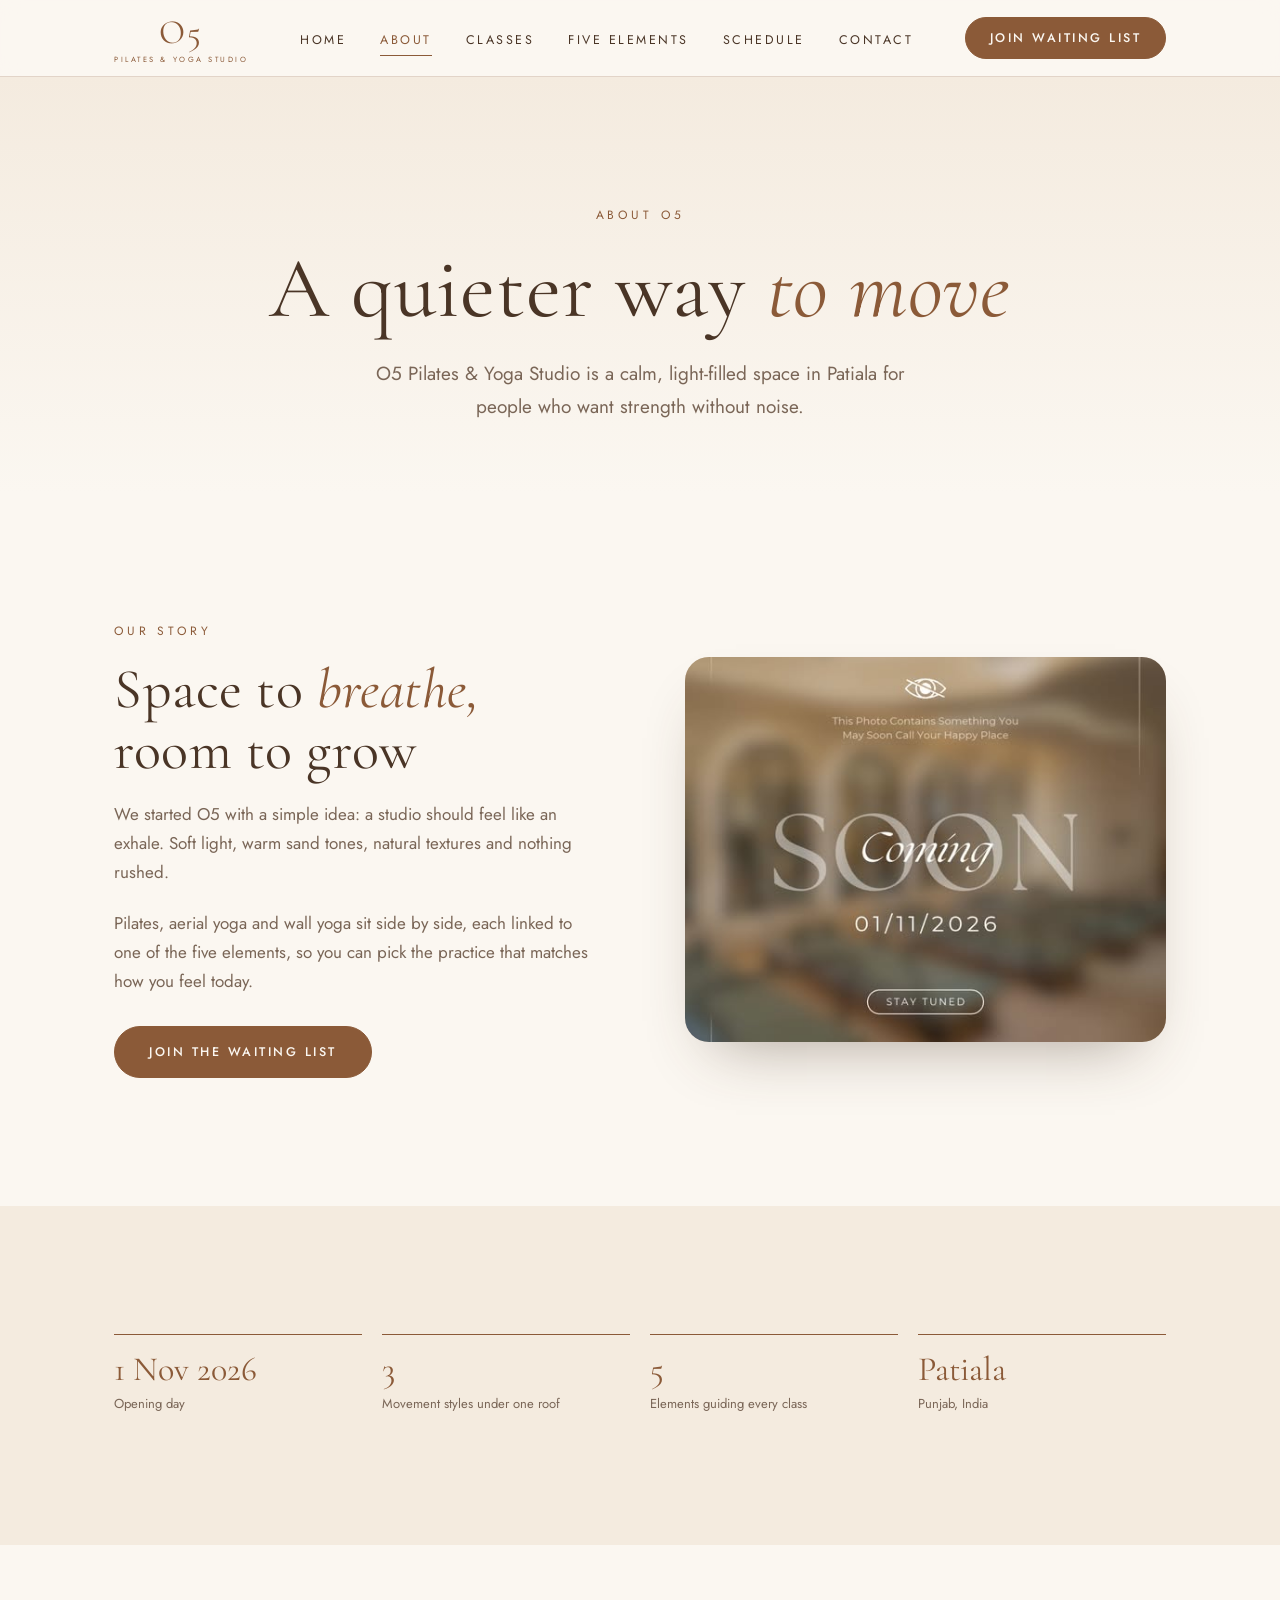
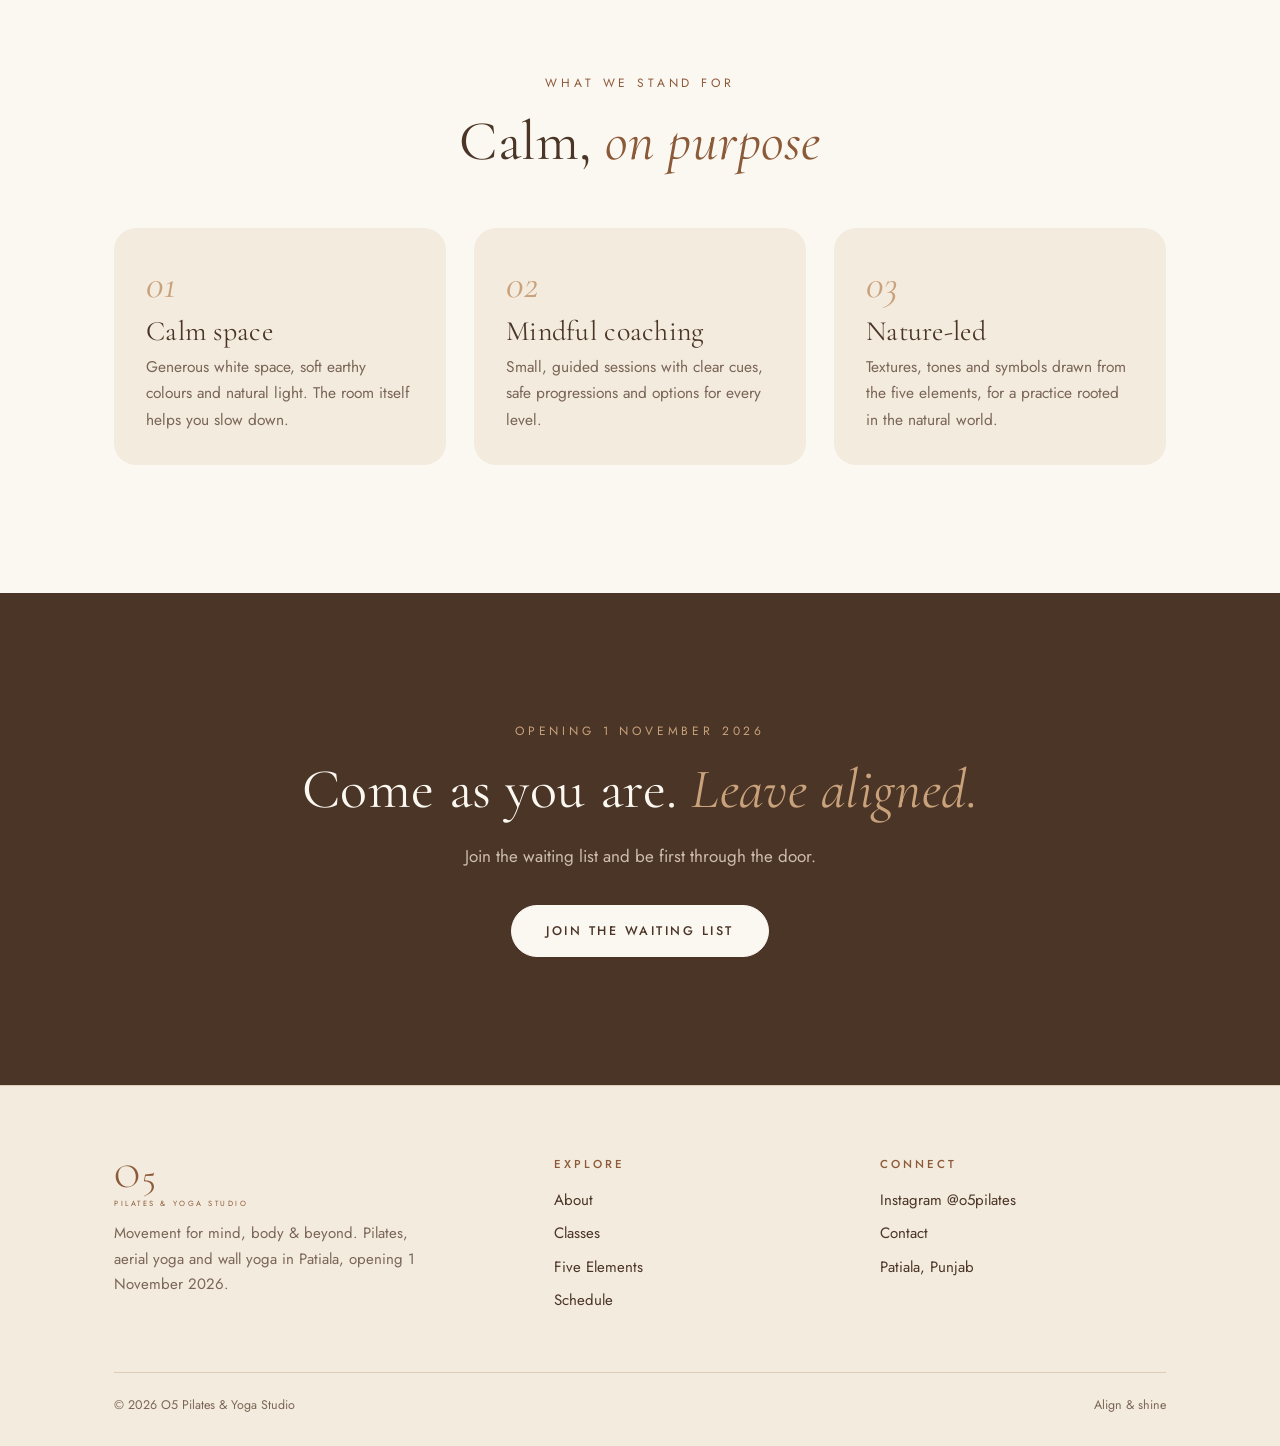
==== about.html @ 880ede43 "O5 Pilates & Yoga Studio website Co-Authored-By: Claude Sonnet 5.5 <noreply@anthropic.com>" ====
<!doctype html>
<html lang="en">
<head>
<meta charset="utf-8">
<meta name="viewport" content="width=device-width,initial-scale=1">
<title>About | O5 Pilates & Yoga Studio</title>
<meta name="description" content="O5 is a calm Pilates, aerial yoga and wall yoga studio in Patiala inspired by the five elements.">
<meta name="theme-color" content="#e6d6c5">
<link rel="icon" href="img/logo.jpg">
<link rel="preconnect" href="https://fonts.googleapis.com">
<link rel="preconnect" href="https://fonts.gstatic.com" crossorigin>
<link href="https://fonts.googleapis.com/css2?family=Cormorant+Garamond:ital,wght@0,400;0,500;1,400;1,500&family=Jost:wght@400;500&display=swap" rel="stylesheet">
<link rel="stylesheet" href="css/style.css">
</head>
<body>
<header class="site-header"><div class="wrap nav">
  <a class="brand" href="index.html" aria-label="O5 Pilates &amp; Yoga Studio"><b>O5</b><small>PILATES &amp; YOGA STUDIO</small></a>
  <ul><li><a href="index.html">Home</a></li><li><a href="about.html" class=on>About</a></li><li><a href="classes.html">Classes</a></li><li><a href="elements.html">Five Elements</a></li><li><a href="schedule.html">Schedule</a></li><li><a href="contact.html">Contact</a></li></ul>
  <a class="btn" href="index.html#waitlist">Join waiting list</a>
  <button class="burger" aria-label="Menu" aria-expanded="false"><span></span><span></span></button>
</div></header>
<main>
<section class="page-hero"><div class="wrap rv"><span class="eyebrow">About O5</span><h1>A quieter way <em>to move</em></h1><p class="lead">O5 Pilates &amp; Yoga Studio is a calm, light-filled space in Patiala for people who want strength without noise.</p></div></section>

<section><div class="wrap split">
  <div class="rv"><span class="eyebrow">Our story</span><h2>Space to <em>breathe,</em> room to grow</h2>
    <p>We started O5 with a simple idea: a studio should feel like an exhale. Soft light, warm sand tones, natural textures and nothing rushed.</p>
    <p style="margin-top:-8px">Pilates, aerial yoga and wall yoga sit side by side, each linked to one of the five elements, so you can pick the practice that matches how you feel today.</p>
    <a class="btn" href="index.html#waitlist">Join the waiting list</a></div>
  <div class="media wide rv"><div class="arch"><img src="img/post3.jpg" alt="A sneak peek of the O5 studio interior, opening soon" loading="lazy"></div></div>
</div></section>

<section style="background:var(--cream)"><div class="wrap">
  <div class="facts rv">
    <div class="fact"><b>1 Nov 2026</b><span>Opening day</span></div>
    <div class="fact"><b>3</b><span>Movement styles under one roof</span></div>
    <div class="fact"><b>5</b><span>Elements guiding every class</span></div>
    <div class="fact"><b>Patiala</b><span>Punjab, India</span></div>
  </div>
</div></section>

<section><div class="wrap">
  <div class="head center rv"><span class="eyebrow">What we stand for</span><h2>Calm, <em>on purpose</em></h2></div>
  <div class="steps rv">
    <div class="step"><h3>Calm space</h3><p>Generous white space, soft earthy colours and natural light. The room itself helps you slow down.</p></div>
    <div class="step"><h3>Mindful coaching</h3><p>Small, guided sessions with clear cues, safe progressions and options for every level.</p></div>
    <div class="step"><h3>Nature-led</h3><p>Textures, tones and symbols drawn from the five elements, for a practice rooted in the natural world.</p></div>
  </div>
</div></section>
<section class="band"><div class="wrap rv">
  <span class="eyebrow">Opening 1 November 2026</span>
  <h2>Come as you are. <em>Leave aligned.</em></h2>
  <p>Join the waiting list and be first through the door.</p>
  <a class="btn" href="index.html#waitlist">Join the waiting list</a>
</div></section>
</main>
<footer><div class="wrap">
  <div class="foot">
    <div><a class="brand" style="align-items:flex-start;text-align:left" href="index.html"><b>O5</b><small>PILATES &amp; YOGA STUDIO</small></a>
      <p>Movement for mind, body &amp; beyond. Pilates, aerial yoga and wall yoga in Patiala, opening 1 November 2026.</p></div>
    <div><h4>Explore</h4><ul>
      <li><a href="about.html">About</a></li><li><a href="classes.html">Classes</a></li><li><a href="elements.html">Five Elements</a></li><li><a href="schedule.html">Schedule</a></li></ul></div>
    <div><h4>Connect</h4><ul>
      <li><a href="https://www.instagram.com/o5pilates" target="_blank" rel="noopener">Instagram @o5pilates</a></li>
      <li><a href="contact.html">Contact</a></li><li>Patiala, Punjab</li></ul></div>
  </div>
  <div class="copy"><span>&copy; 2026 O5 Pilates &amp; Yoga Studio</span><span>Align &amp; shine</span></div>
</div></footer>
<script src="js/main.js"></script>
</body></html>
---- css/style.css ----
/* O5 Pilates & Yoga Studio — palette lifted from @o5pilates (sand, cream, copper) */
:root {
  --ivory: #fbf7f1;
  --cream: #f4ebdf;
  --sand: #e6d6c5;
  --clay: #c9a27c;
  --copper: #8b5a38;
  --bark: #4a3526;
  --muted: #7a6657;
  --line: rgba(139, 90, 56, .22);
  --serif: "Cormorant Garamond", Georgia, serif;
  --sans: "Jost", system-ui, sans-serif;
  --pad: clamp(20px, 5vw, 72px);
  --max: 1180px;
}
* { box-sizing: border-box; margin: 0; }
html { scroll-behavior: smooth; }
body { background: var(--ivory); color: var(--bark); font: 400 17px/1.7 var(--sans); -webkit-font-smoothing: antialiased; }
img { max-width: 100%; display: block; }
a { color: inherit; text-decoration: none; }
h1, h2, h3 { font-family: var(--serif); font-weight: 400; line-height: 1.08; letter-spacing: .01em; }
h1 { font-size: clamp(44px, 7vw, 86px); }
h2 { font-size: clamp(34px, 4.6vw, 56px); }
h3 { font-size: 28px; }
em { font-style: italic; color: var(--copper); }
.eyebrow { font-size: 12px; letter-spacing: .32em; text-transform: uppercase; color: var(--copper); margin-bottom: 18px; display: block; }
.wrap { max-width: var(--max); margin: 0 auto; padding: 0 var(--pad); }
section { padding: clamp(72px, 10vw, 140px) 0; }
.lead { font-size: 19px; color: var(--muted); max-width: 560px; }

/* header */
.site-header { position: sticky; top: 0; z-index: 50; background: rgba(251, 247, 241, .9); backdrop-filter: blur(10px); border-bottom: 1px solid var(--line); }
.nav { display: flex; align-items: center; justify-content: space-between; height: 76px; }
.brand { display: flex; flex-direction: column; line-height: 1; text-align: center; }
.brand b { font: 400 34px var(--serif); color: var(--copper); letter-spacing: .06em; }
.brand small { font-size: 7.5px; letter-spacing: .34em; color: var(--copper); margin-top: 3px; }
.nav ul { list-style: none; display: flex; gap: 34px; padding: 0; }
.nav ul a { white-space: nowrap; font-size: 12.5px; letter-spacing: .2em; text-transform: uppercase; padding: 6px 0; border-bottom: 1px solid transparent; transition: .25s; }
.nav ul a:hover, .nav ul a.on { border-color: var(--copper); color: var(--copper); }
.nav .btn { padding: 11px 24px; white-space: nowrap; }
.burger { display: none; background: none; border: 0; width: 40px; height: 40px; cursor: pointer; }
.burger span { display: block; height: 1px; background: var(--bark); margin: 8px 8px; transition: .3s; }

.btn { display: inline-block; font: 500 12.5px var(--sans); letter-spacing: .2em; text-transform: uppercase; padding: 16px 34px; border: 1px solid var(--copper); background: var(--copper); color: var(--ivory); border-radius: 100px; cursor: pointer; transition: .3s; }
.btn:hover { background: var(--bark); border-color: var(--bark); }
.btn.ghost { background: transparent; color: var(--copper); }
.btn.ghost:hover { background: var(--copper); color: var(--ivory); }

/* hero */
.hero { padding: clamp(40px, 6vw, 80px) 0 clamp(70px, 9vw, 120px); background: linear-gradient(180deg, var(--cream), var(--ivory)); overflow: hidden; }
.hero-grid { display: grid; grid-template-columns: 1.05fr .95fr; gap: clamp(32px, 6vw, 90px); align-items: center; }
.hero h1 { margin-bottom: 22px; }
.hero .lead { margin-bottom: 30px; }
.countdown { display: flex; gap: 22px; margin-bottom: 28px; }
.countdown div { text-align: center; min-width: 56px; }
.countdown b { display: block; font: 400 38px/1 var(--serif); color: var(--copper); }
.countdown span { font-size: 10px; letter-spacing: .24em; text-transform: uppercase; color: var(--muted); }
.arch { border-radius: 999px 999px 24px 24px; overflow: hidden; aspect-ratio: 4/5.2; position: relative; box-shadow: 0 30px 60px -30px rgba(74, 53, 38, .45); background: var(--sand); }
.arch img { width: 100%; height: 100%; object-fit: cover; }
.hero-art { position: relative; max-width: 440px; margin-left: auto; }
.hero-art::before { content: ""; position: absolute; inset: -16px -16px auto auto; width: 100%; height: 100%; border: 1px solid var(--clay); border-radius: 999px 999px 24px 24px; transform: translate(16px, -16px) scale(1); z-index: -1; }
.tag { position: absolute; left: -24px; bottom: 36px; background: var(--ivory); padding: 14px 22px; border-radius: 100px; font: italic 20px var(--serif); color: var(--copper); box-shadow: 0 14px 30px -14px rgba(74, 53, 38, .4); }

/* waitlist form */
.wait { background: var(--ivory); border: 1px solid var(--line); border-radius: 26px; padding: 28px; max-width: 520px; box-shadow: 0 24px 50px -34px rgba(74, 53, 38, .5); }
.wait h3 { font-size: 30px; margin-bottom: 4px; }
.wait > p { font-size: 15px; color: var(--muted); margin-bottom: 18px; }
.wait .row { display: grid; grid-template-columns: 1fr 1fr; gap: 12px; }
.wait input, .wait select, .wait textarea { width: 100%; font: 400 15px var(--sans); color: var(--bark); background: var(--cream); border: 1px solid transparent; border-radius: 14px; padding: 14px 16px; margin-bottom: 12px; outline: none; transition: .2s; }
.wait input:focus, .wait select:focus, .wait textarea:focus { border-color: var(--clay); background: #fff; }
.wait .btn { width: 100%; margin-top: 4px; }
.wait .hp { position: absolute; left: -9999px; }
.msg { font-size: 14px; margin-top: 12px; min-height: 20px; }
.msg.ok { color: #5f7a52; } .msg.err { color: #a8452e; }
.fine { font-size: 12.5px; color: var(--muted); margin-top: 10px; }

/* marquee strip */
.strip { background: var(--copper); color: var(--sand); padding: 18px 0; overflow: hidden; white-space: nowrap; }
.strip div { display: inline-block; animation: slide 38s linear infinite; font: italic 24px var(--serif); }
.strip span { margin: 0 28px; opacity: .6; }
@keyframes slide { to { transform: translateX(-50%); } }

/* split sections */
.split { display: grid; grid-template-columns: 1fr 1fr; gap: clamp(32px, 7vw, 100px); align-items: center; }
.split.rev .media { order: 2; }
.split p { color: var(--muted); margin: 20px 0 30px; max-width: 520px; }
.media .arch { aspect-ratio: 4/5; max-width: 420px; }
.media.wide .arch { border-radius: 24px; aspect-ratio: 5/4; max-width: none; }
.sky { display: grid; place-items: center; background: linear-gradient(160deg, var(--sand), var(--cream)); }

/* class cards */
.cards { display: grid; grid-template-columns: repeat(3, 1fr); gap: 0; border: 1px solid var(--line); border-radius: 24px; overflow: hidden; background: var(--cream); }
.card { padding: 48px 34px 0; text-align: center; border-right: 1px solid var(--line); display: flex; flex-direction: column; }
.card:last-child { border: 0; }
.card .ico { width: 64px; height: 64px; margin: 0 auto 22px; color: var(--copper); }
.card h3 { margin-bottom: 14px; }
.card p { font-size: 15.5px; color: var(--muted); flex: 1; padding-bottom: 28px; }
.card a { margin: 0 -34px; padding: 18px; background: var(--copper); color: var(--ivory); font-size: 12px; letter-spacing: .24em; text-transform: uppercase; transition: .3s; }
.card a:hover { background: var(--bark); }
.center { text-align: center; } .center .lead { margin: 18px auto 0; }
.head { margin-bottom: 56px; }

/* elements */
.els { display: grid; grid-template-columns: repeat(5, 1fr); gap: 18px; }
.el { text-align: center; padding: 38px 14px 30px; border-radius: 999px 999px 18px 18px; background: var(--cream); border: 1px solid var(--line); transition: .35s; }
.el:hover { transform: translateY(-8px); background: var(--sand); }
.el svg { width: 54px; height: 54px; color: var(--copper); margin: 0 auto 16px; display: block; }
.el h3 { font-size: 24px; } .el small { display: block; font-size: 11px; letter-spacing: .22em; text-transform: uppercase; color: var(--muted); margin: 4px 0 10px; }
.el p { font-size: 14px; color: var(--muted); line-height: 1.55; }
.el-full { display: grid; grid-template-columns: 120px 1fr; gap: 40px; padding: 44px 0; border-top: 1px solid var(--line); align-items: start; }
.el-full:last-child { border-bottom: 1px solid var(--line); }
.el-full svg { width: 84px; height: 84px; color: var(--copper); }
.el-full h3 { font-size: 38px; margin-bottom: 6px; }
.el-full p { color: var(--muted); max-width: 640px; }
.el-full .meta { font-size: 12px; letter-spacing: .22em; text-transform: uppercase; color: var(--copper); margin: 14px 0 0; }

/* dark band */
.band { background: var(--bark); color: var(--sand); text-align: center; }
.band h2 { color: var(--ivory); max-width: 760px; margin: 0 auto 22px; }
.band em { color: var(--clay); }
.band .eyebrow { color: var(--clay); }
.band p { color: var(--sand); opacity: .85; max-width: 560px; margin: 0 auto 34px; }
.band .btn { background: var(--ivory); color: var(--bark); border-color: var(--ivory); }
.band .btn:hover { background: var(--clay); border-color: var(--clay); }

/* page hero */
.page-hero { padding: clamp(70px, 10vw, 130px) 0 clamp(40px, 6vw, 70px); background: linear-gradient(180deg, var(--cream), var(--ivory)); text-align: center; }
.page-hero .lead { margin: 22px auto 0; }

/* timeline / list */
.steps { display: grid; grid-template-columns: repeat(3, 1fr); gap: 28px; counter-reset: s; }
.step { padding: 32px; background: var(--cream); border-radius: 22px; counter-increment: s; }
.step::before { content: "0" counter(s); font: italic 40px var(--serif); color: var(--clay); display: block; margin-bottom: 8px; }
.step p { color: var(--muted); font-size: 15.5px; margin-top: 8px; }
.facts { display: grid; grid-template-columns: repeat(4, 1fr); gap: 20px; }
.fact { border-top: 1px solid var(--copper); padding-top: 16px; }
.fact b { display: block; font: 400 34px/1.1 var(--serif); color: var(--copper); }
.fact span { font-size: 13px; color: var(--muted); }
.table { width: 100%; border-collapse: collapse; font-size: 16px; }
.table th, .table td { padding: 18px 12px; text-align: left; border-bottom: 1px solid var(--line); }
.table th { font: 500 11.5px var(--sans); letter-spacing: .22em; text-transform: uppercase; color: var(--copper); }
.pill { display: inline-block; font-size: 11px; letter-spacing: .2em; text-transform: uppercase; padding: 5px 12px; border-radius: 100px; background: var(--sand); color: var(--copper); }

/* faq */
details { border-bottom: 1px solid var(--line); padding: 22px 0; }
summary { font: 400 26px var(--serif); cursor: pointer; list-style: none; display: flex; justify-content: space-between; }
summary::after { content: "+"; color: var(--copper); }
details[open] summary::after { content: "–"; }
details p { color: var(--muted); margin-top: 12px; max-width: 680px; }

/* contact */
.contact-grid { display: grid; grid-template-columns: 1fr 1fr; gap: clamp(32px, 6vw, 90px); }
.contact-list { list-style: none; padding: 0; }
.contact-list li { padding: 20px 0; border-bottom: 1px solid var(--line); }
.contact-list small { display: block; font-size: 11px; letter-spacing: .24em; text-transform: uppercase; color: var(--copper); }
.contact-list span { font: 400 26px var(--serif); }

/* footer */
footer { background: var(--cream); border-top: 1px solid var(--line); padding: 70px 0 30px; }
.foot { display: grid; grid-template-columns: 1.4fr 1fr 1fr; gap: 40px; }
footer h4 { font: 500 11.5px var(--sans); letter-spacing: .26em; text-transform: uppercase; color: var(--copper); margin-bottom: 16px; }
footer li { list-style: none; margin-bottom: 8px; font-size: 15px; } footer ul { padding: 0; }
footer li a:hover { color: var(--copper); }
.foot p { color: var(--muted); font-size: 15px; max-width: 320px; margin-top: 14px; }
.copy { margin-top: 50px; padding-top: 22px; border-top: 1px solid var(--line); font-size: 12.5px; color: var(--muted); display: flex; justify-content: space-between; flex-wrap: wrap; gap: 8px; }

/* reveal */
.rv { opacity: 0; transform: translateY(26px); transition: opacity .9s, transform .9s; }
.rv.in { opacity: 1; transform: none; }
@media (prefers-reduced-motion: reduce) { .rv { opacity: 1; transform: none; transition: none; } .strip div { animation: none; } html { scroll-behavior: auto; } }

@media (max-width: 1100px) {
  .burger { display: block; }
  .nav .btn { display: none; }
  .nav ul { position: absolute; top: 76px; left: 0; right: 0; background: var(--ivory); flex-direction: column; gap: 0; padding: 8px var(--pad) 22px; border-bottom: 1px solid var(--line); display: none; }
  .nav ul.open { display: flex; }
  .nav ul a { display: block; padding: 14px 0; border-bottom: 1px solid var(--line); }
}
@media (max-width: 960px) {
  .hero-grid, .split, .contact-grid { grid-template-columns: 1fr; }
  .split.rev .media { order: 0; }
  .hero-art { margin: 0 auto; max-width: 360px; }
  .cards, .steps { grid-template-columns: 1fr; }
  .card { border-right: 0; border-bottom: 1px solid var(--line); }
  .els { grid-template-columns: repeat(2, 1fr); }
  .facts { grid-template-columns: repeat(2, 1fr); }
  .foot { grid-template-columns: 1fr 1fr; } .foot > div:first-child { grid-column: 1 / -1; }
  .el-full { grid-template-columns: 1fr; gap: 16px; }
}
@media (max-width: 520px) {
  body { font-size: 16px; }
  .wait { padding: 22px; } .wait .row { grid-template-columns: 1fr; }
  .tag { left: 8px; }
  .els { grid-template-columns: 1fr; }
}
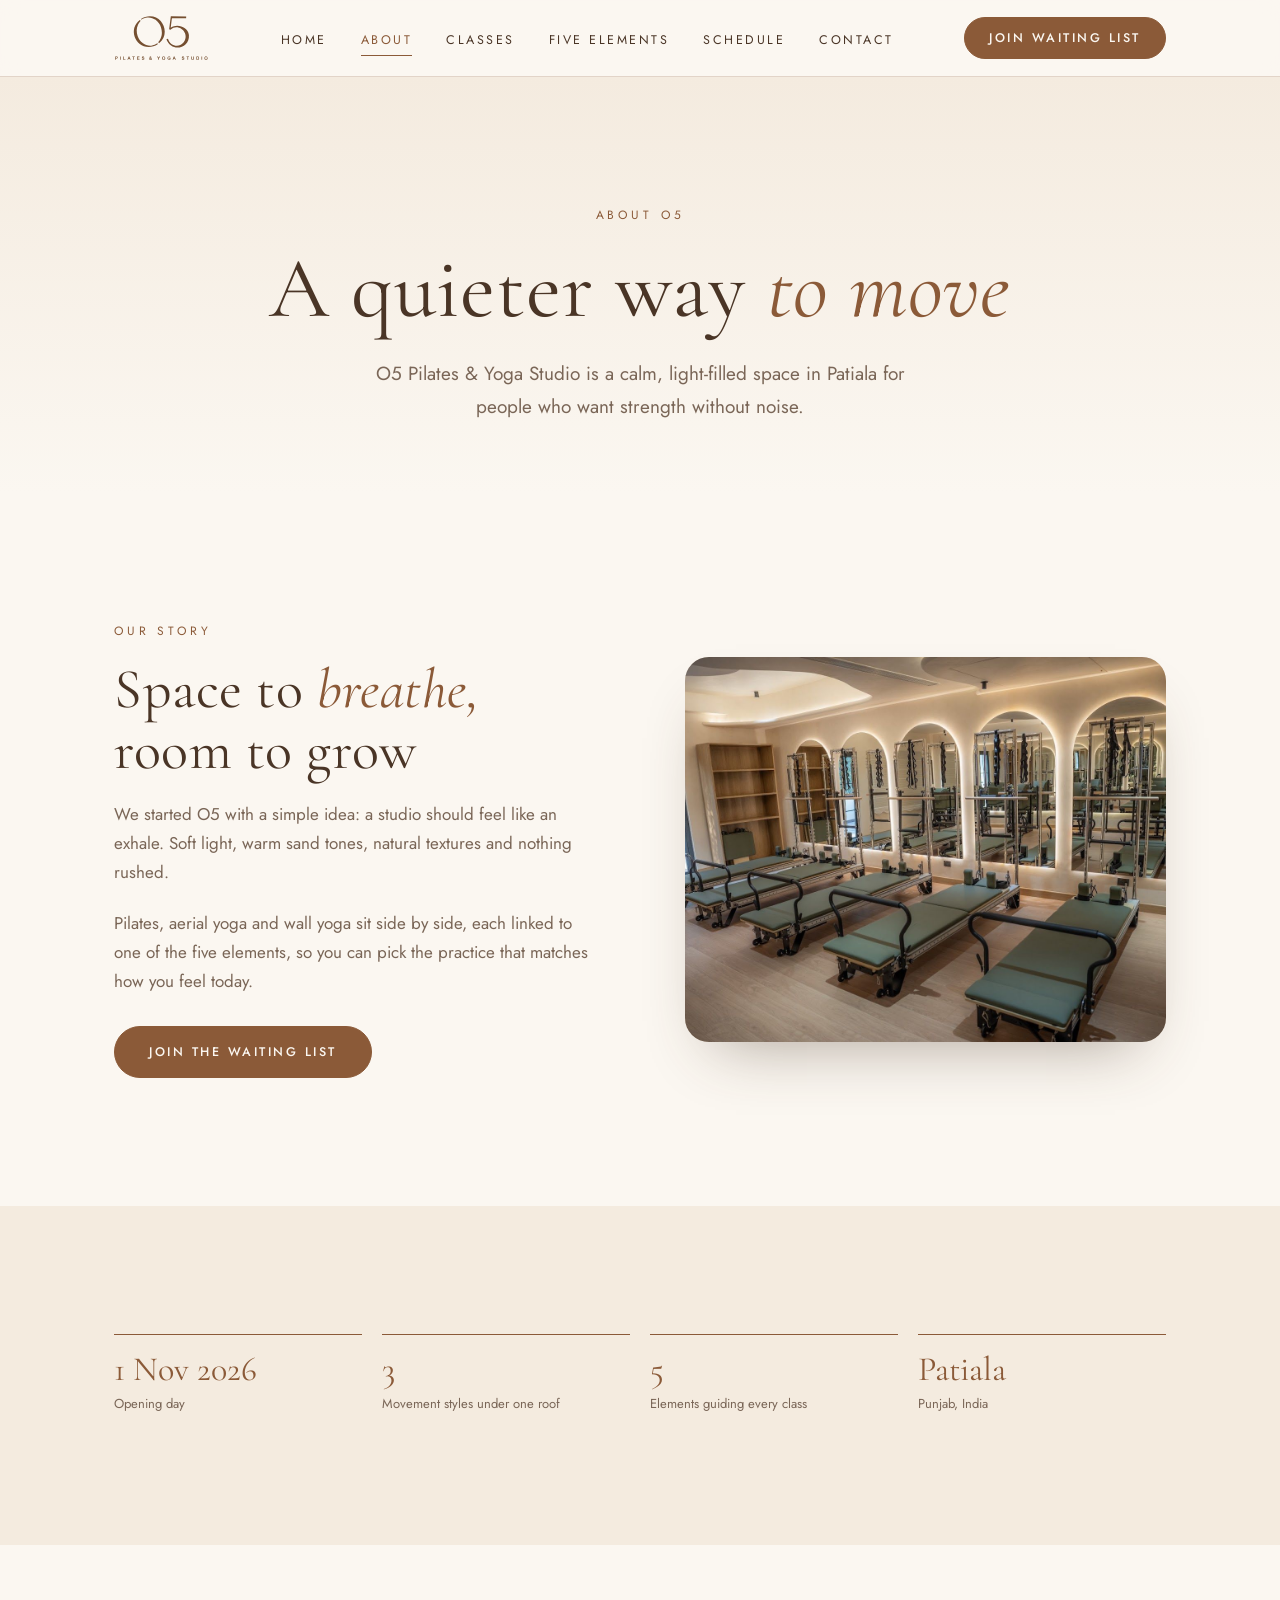
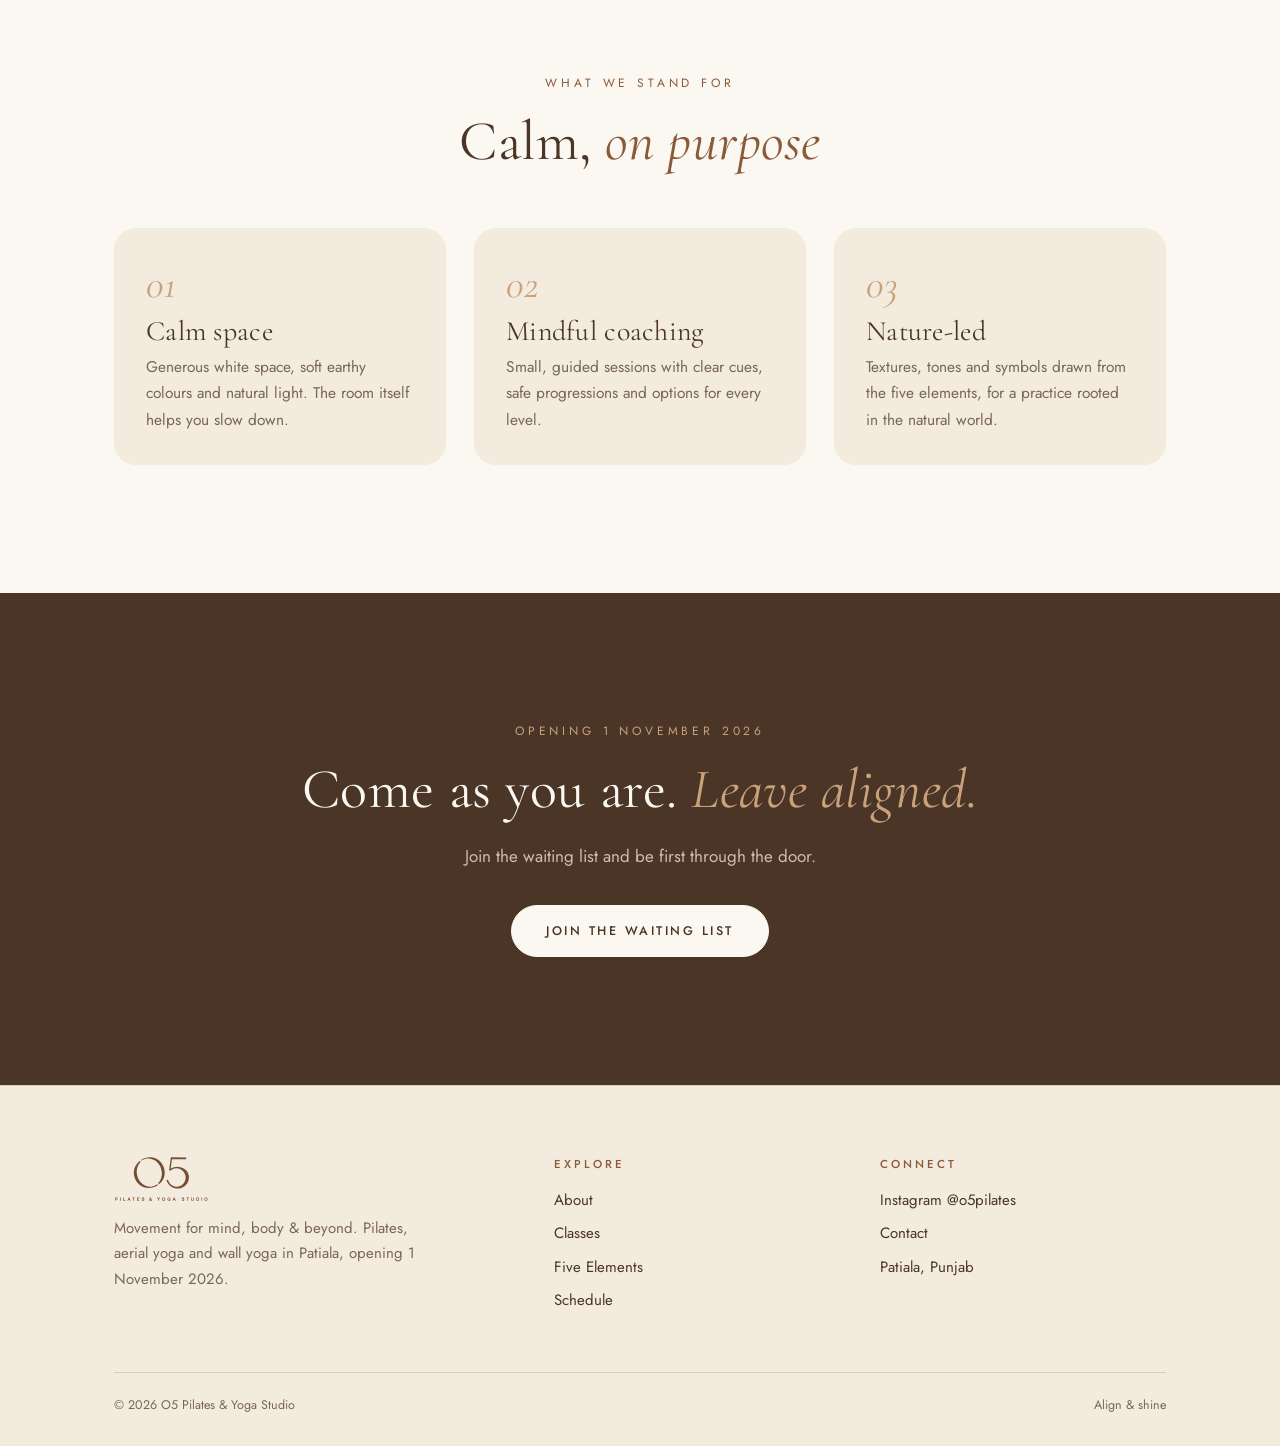
==== commit dc2f4ca5: "Use real studio photos and official O5 logo Co-Authored-By: Claude Sonnet 5.5 <noreply@anthropic.com" ====
--- a/about.html
+++ b/about.html
@@ -6,7 +6,7 @@
 <title>About | O5 Pilates & Yoga Studio</title>
 <meta name="description" content="O5 is a calm Pilates, aerial yoga and wall yoga studio in Patiala inspired by the five elements.">
 <meta name="theme-color" content="#e6d6c5">
-<link rel="icon" href="img/logo.jpg">
+<link rel="icon" href="img/favicon.png">
 <link rel="preconnect" href="https://fonts.googleapis.com">
 <link rel="preconnect" href="https://fonts.gstatic.com" crossorigin>
 <link href="https://fonts.googleapis.com/css2?family=Cormorant+Garamond:ital,wght@0,400;0,500;1,400;1,500&family=Jost:wght@400;500&display=swap" rel="stylesheet">
@@ -14,7 +14,7 @@
 </head>
 <body>
 <header class="site-header"><div class="wrap nav">
-  <a class="brand" href="index.html" aria-label="O5 Pilates &amp; Yoga Studio"><b>O5</b><small>PILATES &amp; YOGA STUDIO</small></a>
+  <a class="brand" href="index.html" aria-label="O5 Pilates &amp; Yoga Studio"><img src="img/logo.svg" alt="O5 Pilates &amp; Yoga Studio"></a>
   <ul><li><a href="index.html">Home</a></li><li><a href="about.html" class=on>About</a></li><li><a href="classes.html">Classes</a></li><li><a href="elements.html">Five Elements</a></li><li><a href="schedule.html">Schedule</a></li><li><a href="contact.html">Contact</a></li></ul>
   <a class="btn" href="index.html#waitlist">Join waiting list</a>
   <button class="burger" aria-label="Menu" aria-expanded="false"><span></span><span></span></button>
@@ -27,7 +27,7 @@
     <p>We started O5 with a simple idea: a studio should feel like an exhale. Soft light, warm sand tones, natural textures and nothing rushed.</p>
     <p style="margin-top:-8px">Pilates, aerial yoga and wall yoga sit side by side, each linked to one of the five elements, so you can pick the practice that matches how you feel today.</p>
     <a class="btn" href="index.html#waitlist">Join the waiting list</a></div>
-  <div class="media wide rv"><div class="arch"><img src="img/post3.jpg" alt="A sneak peek of the O5 studio interior, opening soon" loading="lazy"></div></div>
+  <div class="media wide rv"><div class="arch"><img src="img/studio-wide.jpg" alt="Reformers lined up in front of arched mirrors at O5" loading="lazy"></div></div>
 </div></section>
 
 <section style="background:var(--cream)"><div class="wrap">
@@ -56,7 +56,7 @@
 </main>
 <footer><div class="wrap">
   <div class="foot">
-    <div><a class="brand" style="align-items:flex-start;text-align:left" href="index.html"><b>O5</b><small>PILATES &amp; YOGA STUDIO</small></a>
+    <div><a class="brand" style="align-items:flex-start;text-align:left" href="index.html"><img src="img/logo.svg" alt="O5 Pilates &amp; Yoga Studio"></a>
       <p>Movement for mind, body &amp; beyond. Pilates, aerial yoga and wall yoga in Patiala, opening 1 November 2026.</p></div>
     <div><h4>Explore</h4><ul>
       <li><a href="about.html">About</a></li><li><a href="classes.html">Classes</a></li><li><a href="elements.html">Five Elements</a></li><li><a href="schedule.html">Schedule</a></li></ul></div>
--- a/css/style.css
+++ b/css/style.css
@@ -31,9 +31,10 @@
 /* header */
 .site-header { position: sticky; top: 0; z-index: 50; background: rgba(251, 247, 241, .9); backdrop-filter: blur(10px); border-bottom: 1px solid var(--line); }
 .nav { display: flex; align-items: center; justify-content: space-between; height: 76px; }
-.brand { display: flex; flex-direction: column; line-height: 1; text-align: center; }
-.brand b { font: 400 34px var(--serif); color: var(--copper); letter-spacing: .06em; }
-.brand small { font-size: 7.5px; letter-spacing: .34em; color: var(--copper); margin-top: 3px; }
+.brand { display: flex; line-height: 0; }
+.brand img { height: 46px; width: auto; }
+.brand-old b { font: 400 34px var(--serif); color: var(--copper); letter-spacing: .06em; }
+.brand-old small { font-size: 7.5px; letter-spacing: .34em; color: var(--copper); margin-top: 3px; }
 .nav ul { list-style: none; display: flex; gap: 34px; padding: 0; }
 .nav ul a { white-space: nowrap; font-size: 12.5px; letter-spacing: .2em; text-transform: uppercase; padding: 6px 0; border-bottom: 1px solid transparent; transition: .25s; }
 .nav ul a:hover, .nav ul a.on { border-color: var(--copper); color: var(--copper); }
@@ -88,6 +89,11 @@
 .media.wide .arch { border-radius: 24px; aspect-ratio: 5/4; max-width: none; }
 .sky { display: grid; place-items: center; background: linear-gradient(160deg, var(--sand), var(--cream)); }
 
+/* gallery */
+.gallery { display: grid; grid-template-columns: repeat(4, 1fr); gap: 16px; }
+.gallery img { width: 100%; height: 100%; object-fit: cover; border-radius: 20px; aspect-ratio: 3/4; }
+.gallery .g1 { grid-column: span 2; aspect-ratio: auto; min-height: 100%; }
+
 /* class cards */
 .cards { display: grid; grid-template-columns: repeat(3, 1fr); gap: 0; border: 1px solid var(--line); border-radius: 24px; overflow: hidden; background: var(--cream); }
 .card { padding: 48px 34px 0; text-align: center; border-right: 1px solid var(--line); display: flex; flex-direction: column; }
@@ -183,6 +189,8 @@
   .cards, .steps { grid-template-columns: 1fr; }
   .card { border-right: 0; border-bottom: 1px solid var(--line); }
   .els { grid-template-columns: repeat(2, 1fr); }
+  .gallery { grid-template-columns: 1fr 1fr; }
+  .gallery .g1 { aspect-ratio: 4/3; }
   .facts { grid-template-columns: repeat(2, 1fr); }
   .foot { grid-template-columns: 1fr 1fr; } .foot > div:first-child { grid-column: 1 / -1; }
   .el-full { grid-template-columns: 1fr; gap: 16px; }
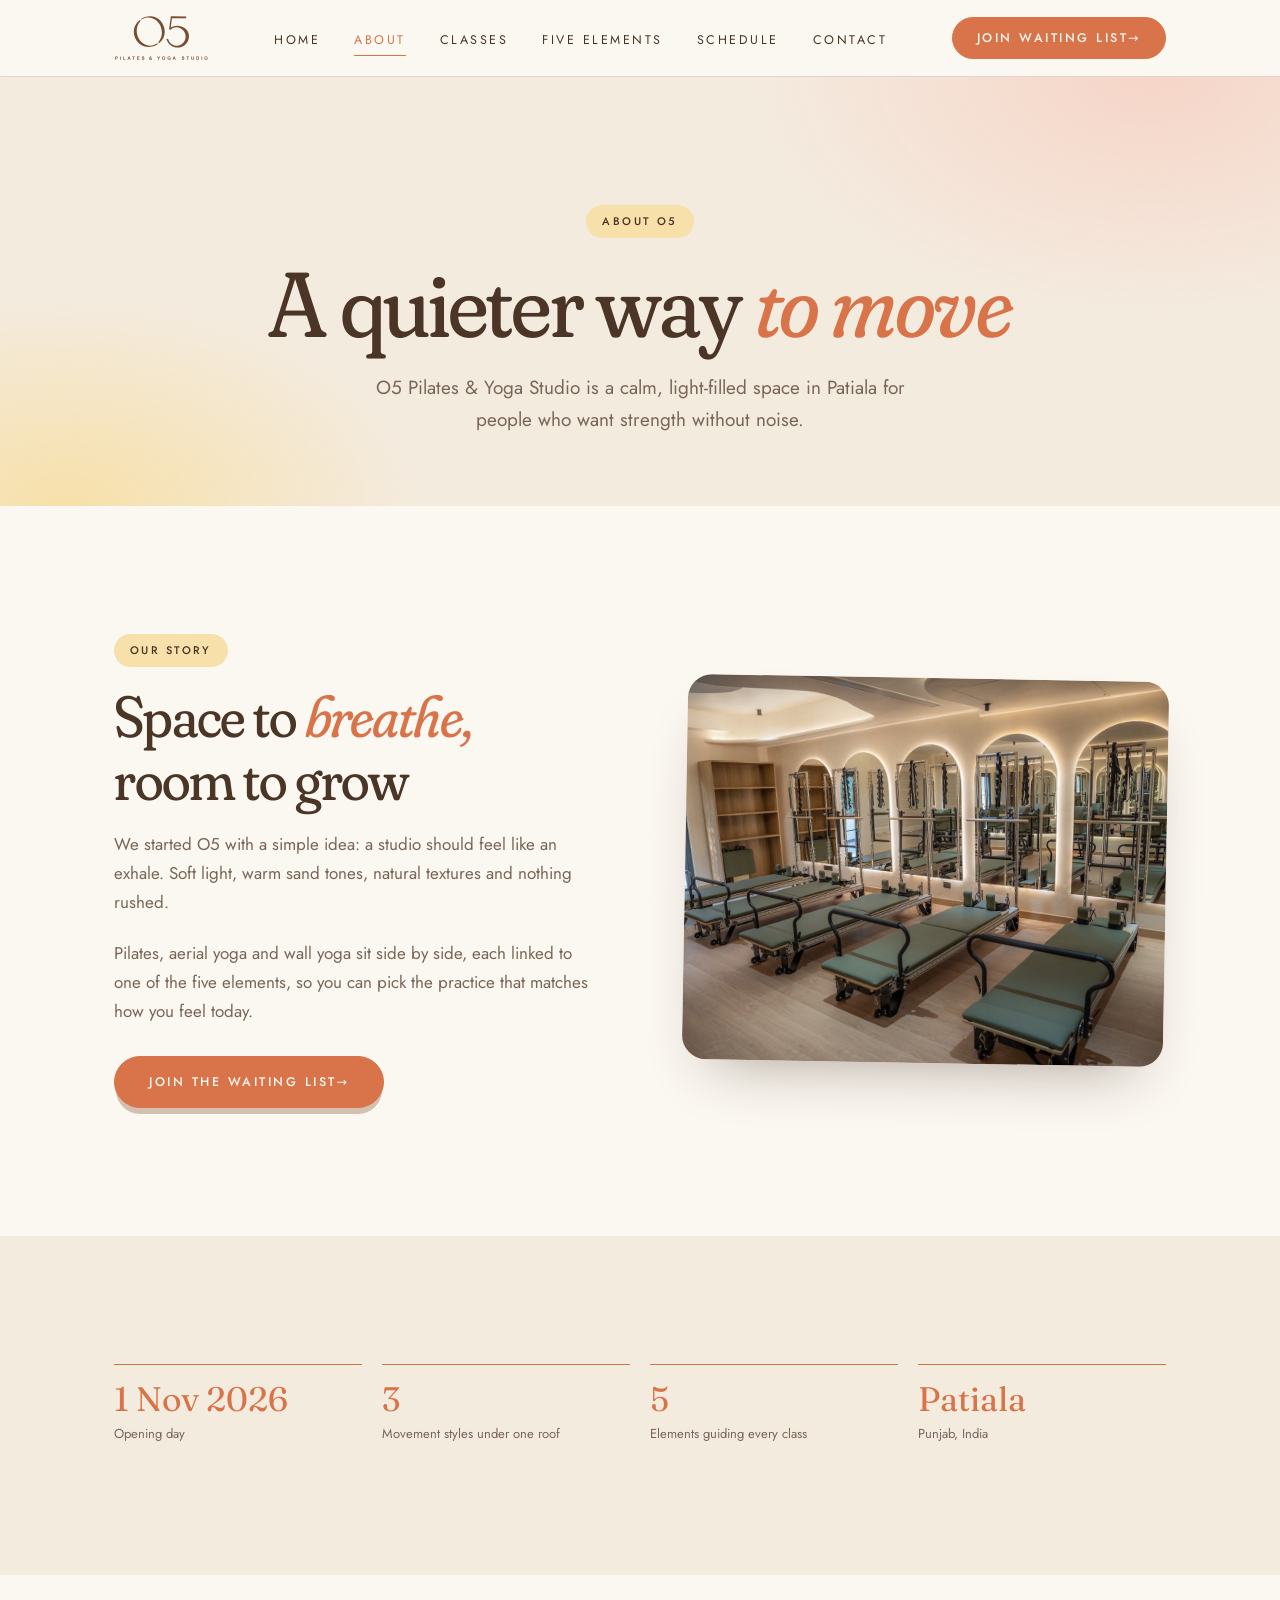
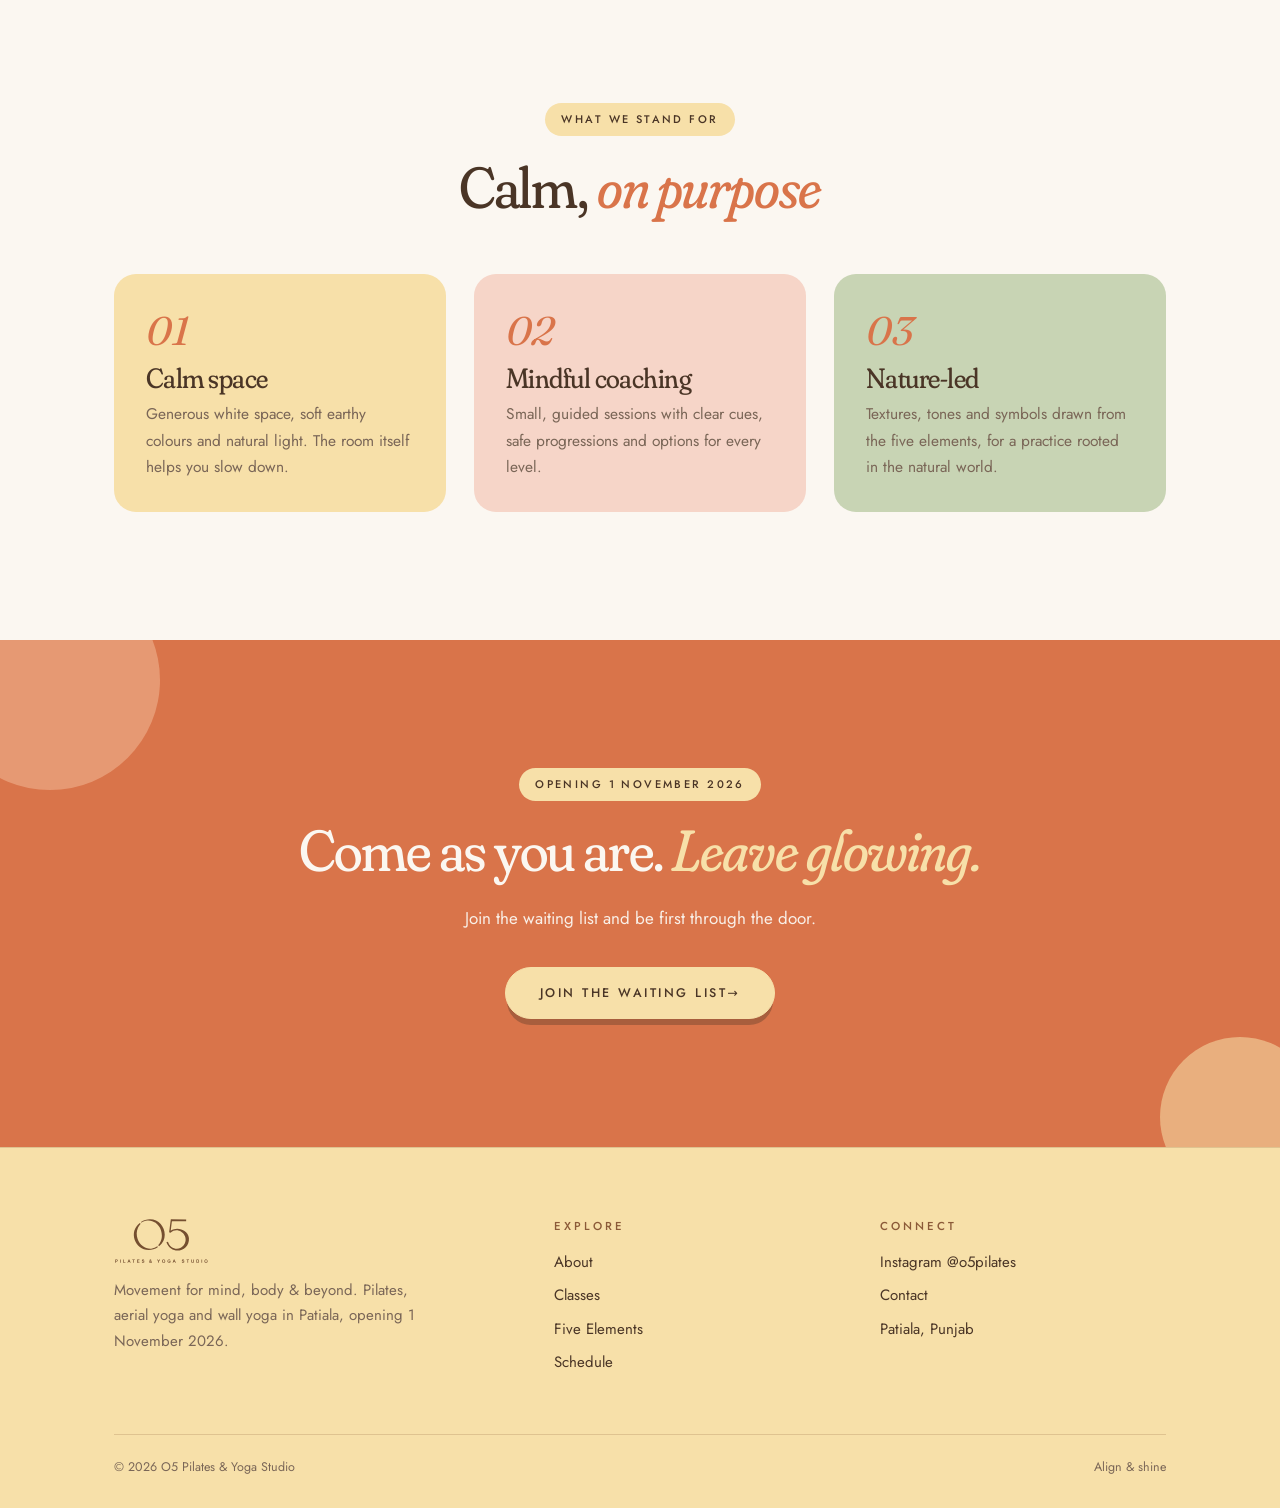
==== commit 0d8a7692: "Make the site more playful and youthful Co-Authored-By: Claude Sonnet 5.5 <noreply@anthropic.com>" ====
--- a/about.html
+++ b/about.html
@@ -9,7 +9,7 @@
 <link rel="icon" href="img/favicon.png">
 <link rel="preconnect" href="https://fonts.googleapis.com">
 <link rel="preconnect" href="https://fonts.gstatic.com" crossorigin>
-<link href="https://fonts.googleapis.com/css2?family=Cormorant+Garamond:ital,wght@0,400;0,500;1,400;1,500&family=Jost:wght@400;500&display=swap" rel="stylesheet">
+<link href="https://fonts.googleapis.com/css2?family=Fraunces:ital,opsz,wght,SOFT@0,9..144,300..600,100;1,9..144,300..600,100&family=Jost:wght@400;500;600&display=swap" rel="stylesheet">
 <link rel="stylesheet" href="css/style.css">
 </head>
 <body>
@@ -49,7 +49,7 @@
 </div></section>
 <section class="band"><div class="wrap rv">
   <span class="eyebrow">Opening 1 November 2026</span>
-  <h2>Come as you are. <em>Leave aligned.</em></h2>
+  <h2>Come as you are. <em>Leave glowing.</em></h2>
   <p>Join the waiting list and be first through the door.</p>
   <a class="btn" href="index.html#waitlist">Join the waiting list</a>
 </div></section>
--- a/css/style.css
+++ b/css/style.css
@@ -8,7 +8,12 @@
   --bark: #4a3526;
   --muted: #7a6657;
   --line: rgba(139, 90, 56, .22);
-  --serif: "Cormorant Garamond", Georgia, serif;
+  --serif: "Fraunces", Georgia, serif;
+  --peach: #f3b896;
+  --butter: #f7e0a9;
+  --sage: #c8d4b4;
+  --blush: #f6d5c8;
+  --pop: #d9744a;
   --sans: "Jost", system-ui, sans-serif;
   --pad: clamp(20px, 5vw, 72px);
   --max: 1180px;
@@ -201,3 +206,110 @@
   .tag { left: 8px; }
   .els { grid-template-columns: 1fr; }
 }
+
+
+/* ===== playful layer ===== */
+h1, h2, h3 { font-weight: 400; letter-spacing: -.02em; font-variation-settings: "SOFT" 100, "opsz" 96; }
+h1 { font-size: clamp(46px, 7.4vw, 92px); line-height: 1; }
+h2 { font-size: clamp(34px, 4.8vw, 58px); }
+em { font-style: italic; color: var(--pop); }
+.eyebrow { display: inline-block; background: var(--butter); color: var(--bark); padding: 7px 16px; border-radius: 100px; letter-spacing: .22em; font-weight: 500; font-size: 11px; }
+.center .eyebrow, .page-hero .eyebrow { margin-bottom: 20px; }
+.hero { background: radial-gradient(60% 50% at 85% 10%, var(--blush), transparent 70%), radial-gradient(50% 45% at 0% 100%, var(--butter), transparent 70%), var(--cream); }
+.page-hero { background: radial-gradient(45% 80% at 90% 0%, var(--blush), transparent 70%), radial-gradient(40% 70% at 5% 100%, var(--butter), transparent 70%), var(--cream); }
+
+.btn { background: var(--pop); border-color: var(--pop); box-shadow: 0 8px 0 -2px rgba(139, 90, 56, .35); transition: transform .25s cubic-bezier(.3, 1.6, .5, 1), box-shadow .25s, background .25s; }
+.btn::after { content: " \2192"; display: inline-block; transition: transform .25s; }
+.btn:hover { background: var(--copper); border-color: var(--copper); transform: translateY(-3px) rotate(-1.5deg); box-shadow: 0 12px 0 -4px rgba(74, 53, 38, .3); }
+.btn:hover::after { transform: translateX(4px); }
+.btn:active { transform: translateY(2px); box-shadow: 0 2px 0 0 rgba(74, 53, 38, .3); }
+.btn.ghost { background: transparent; color: var(--pop); box-shadow: none; }
+.btn.ghost:hover { background: var(--pop); color: var(--ivory); }
+.nav .btn { box-shadow: none; }
+.nav ul a:hover, .nav ul a.on { border-color: var(--pop); color: var(--pop); }
+
+/* hero extras */
+.hero-art { overflow: visible; }
+.arch { box-shadow: 0 30px 60px -30px rgba(74, 53, 38, .45), 0 0 0 8px var(--ivory); transform: rotate(2deg); }
+.hero-art::before { border-color: var(--peach); border-width: 2px; }
+.sticker { position: absolute; z-index: 3; top: -26px; right: -26px; width: 118px; height: 118px; border-radius: 50%; background: var(--butter); display: grid; place-items: center; box-shadow: 0 10px 24px -10px rgba(74, 53, 38, .4); }
+.sticker svg { position: absolute; inset: 0; animation: spin 16s linear infinite; }
+.sticker text { font: 600 8.6px var(--sans); letter-spacing: .12em; fill: var(--bark); }
+.sticker b { font: 400 30px var(--serif); color: var(--pop); }
+.bub { position: absolute; z-index: 3; width: 68px; height: 68px; border-radius: 50%; display: grid; place-items: center; box-shadow: 0 12px 24px -12px rgba(74, 53, 38, .5); animation: bob 5s ease-in-out infinite; }
+.bub svg { width: 34px; height: 34px; color: var(--bark); }
+.b1 { background: var(--sage); left: -34px; top: 14%; }
+.b2 { background: var(--peach); left: -14px; bottom: 22%; animation-delay: -1.6s; width: 58px; height: 58px; }
+.b3 { background: var(--blush); right: -22px; bottom: 10%; animation-delay: -3s; }
+@keyframes spin { to { transform: rotate(360deg); } }
+@keyframes bob { 50% { transform: translateY(-14px) rotate(6deg); } }
+
+.countdown div { background: var(--ivory); border-radius: 18px; padding: 12px 8px; box-shadow: 0 8px 18px -12px rgba(74, 53, 38, .45); }
+.countdown div:nth-child(odd) { transform: rotate(-3deg); } .countdown div:nth-child(even) { transform: rotate(2.5deg); }
+.countdown b { color: var(--pop); }
+.wait { border: 2px solid var(--bark); box-shadow: 8px 8px 0 var(--peach); transform: rotate(-.6deg); }
+.wait input:focus, .wait select:focus { border-color: var(--pop); }
+
+/* marquee chips */
+.strip { background: var(--bark); padding: 16px 0; transform: rotate(-1.2deg); margin: 18px -12px; }
+.strip div { animation-duration: 30s; }
+.chip { display: inline-block; font: 500 14px var(--sans); letter-spacing: .12em; text-transform: uppercase; padding: 10px 22px; border-radius: 100px; margin: 0 8px; color: var(--bark); font-style: normal; }
+.c1 { background: var(--butter); } .c2 { background: var(--peach); } .c3 { background: var(--sage); } .c4 { background: var(--blush); } .c5 { background: var(--ivory); }
+
+/* cards */
+.cards { gap: 22px; border: 0; background: none; overflow: visible; }
+.card { border: 0; border-radius: 28px; overflow: hidden; transition: transform .35s cubic-bezier(.3, 1.6, .5, 1); }
+.card:hover { transform: translateY(-10px) rotate(-1.5deg); }
+.card:nth-child(2):hover { transform: translateY(-10px) rotate(1.5deg); }
+.k1 { background: var(--butter); } .k2 { background: var(--blush); } .k3 { background: var(--sage); }
+.card .ico { background: var(--ivory); border-radius: 50%; padding: 14px; width: 78px; height: 78px; color: var(--bark); }
+.card p { color: var(--bark); opacity: .8; }
+.card a { background: var(--bark); }
+.card a:hover { background: var(--pop); }
+
+/* elements */
+.el { border: 0; transition: transform .35s cubic-bezier(.3, 1.6, .5, 1); }
+.el:nth-child(1) { background: var(--sage); } .el:nth-child(2) { background: var(--butter); } .el:nth-child(3) { background: var(--peach); } .el:nth-child(4) { background: var(--blush); } .el:nth-child(5) { background: var(--sand); }
+.el:hover { transform: translateY(-10px) rotate(-3deg); filter: saturate(1.15); }
+.el svg, .el h3 { color: var(--bark); } .el p, .el small { color: var(--bark); opacity: .75; }
+.el-full svg { background: var(--butter); border-radius: 50%; padding: 18px; color: var(--bark); }
+.el-full:nth-child(2) svg { background: var(--sage); } .el-full:nth-child(3) svg { background: var(--peach); } .el-full:nth-child(4) svg { background: var(--blush); } .el-full:nth-child(5) svg { background: var(--sand); }
+
+/* gallery polaroids */
+.gallery { gap: 22px; }
+.gallery img { border: 8px solid var(--ivory); box-shadow: 0 16px 30px -16px rgba(74, 53, 38, .5); border-radius: 14px; transition: transform .4s cubic-bezier(.3, 1.6, .5, 1); }
+.gallery img:nth-child(1) { transform: rotate(-1.8deg); } .gallery img:nth-child(2) { transform: rotate(2.4deg); } .gallery img:nth-child(3) { transform: rotate(-2.2deg); } .gallery img:nth-child(4) { transform: rotate(1.6deg); }
+.gallery img:hover { transform: rotate(0) scale(1.03); }
+.media .arch { transform: rotate(-1.5deg); }
+.media.wide .arch { transform: rotate(1deg); }
+
+.step { transition: transform .3s; } .step:hover { transform: translateY(-6px) rotate(-1deg); }
+.step:nth-child(1) { background: var(--butter); } .step:nth-child(2) { background: var(--blush); } .step:nth-child(3) { background: var(--sage); }
+.step::before { color: var(--pop); }
+.fact { border-color: var(--pop); } .fact b { color: var(--pop); }
+.pill { background: var(--butter); color: var(--bark); }
+
+/* band */
+.band { background: var(--pop); color: var(--ivory); position: relative; overflow: hidden; }
+.band h2 { color: var(--ivory); } .band em { color: var(--butter); }
+.band .eyebrow { background: var(--butter); color: var(--bark); }
+.band p { color: var(--ivory); opacity: .95; }
+.band .btn { background: var(--butter); color: var(--bark); border-color: var(--butter); box-shadow: 0 8px 0 -2px rgba(74, 53, 38, .35); }
+.band .btn:hover { background: var(--ivory); border-color: var(--ivory); }
+.band::before, .band::after { content: ""; position: absolute; border-radius: 50%; opacity: .55; }
+.band::before { width: 220px; height: 220px; background: var(--peach); left: -60px; top: -70px; }
+.band::after { width: 160px; height: 160px; background: var(--butter); right: -40px; bottom: -50px; }
+.band .wrap { position: relative; z-index: 1; }
+
+footer { background: var(--butter); }
+summary::after { color: var(--pop); }
+
+/* confetti */
+.confetti { position: fixed; top: -20px; width: 10px; height: 14px; z-index: 99; pointer-events: none; border-radius: 3px; animation: fall 1.8s cubic-bezier(.2, .6, .4, 1) forwards; }
+@keyframes fall { to { transform: translate(var(--dx), 110vh) rotate(var(--r)); opacity: .9; } }
+
+@media (prefers-reduced-motion: reduce) { .sticker svg, .bub, .confetti { animation: none; } .arch, .wait, .strip, .gallery img, .countdown div { transform: none !important; } }
+@media (max-width: 960px) { .strip { margin: 18px 0; } .sticker { right: -8px; top: -20px; width: 96px; height: 96px; } .b1 { left: -10px; } .b3 { right: -6px; } }
+@media (max-width: 520px) { .countdown { gap: 10px; } .countdown div { min-width: 0; flex: 1; } .countdown b { font-size: 30px; } }
+
+html, body { overflow-x: clip; }
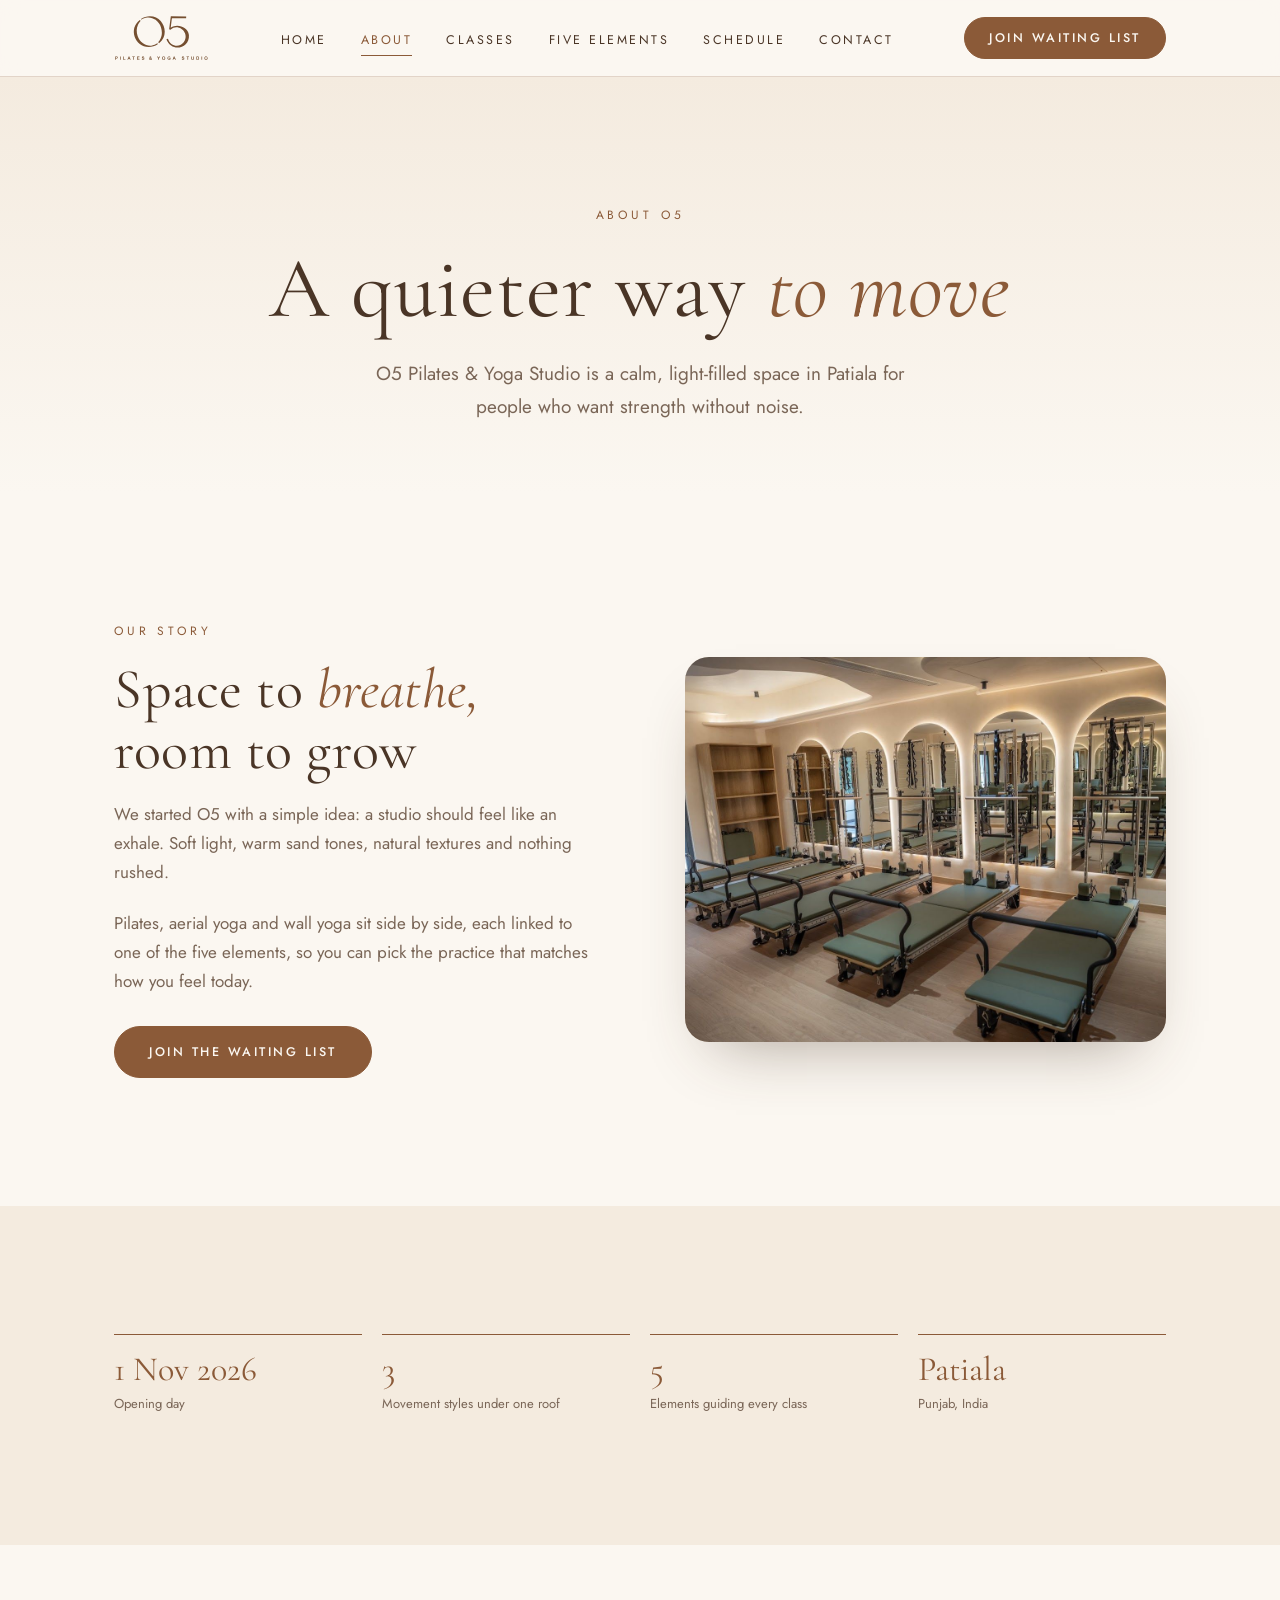
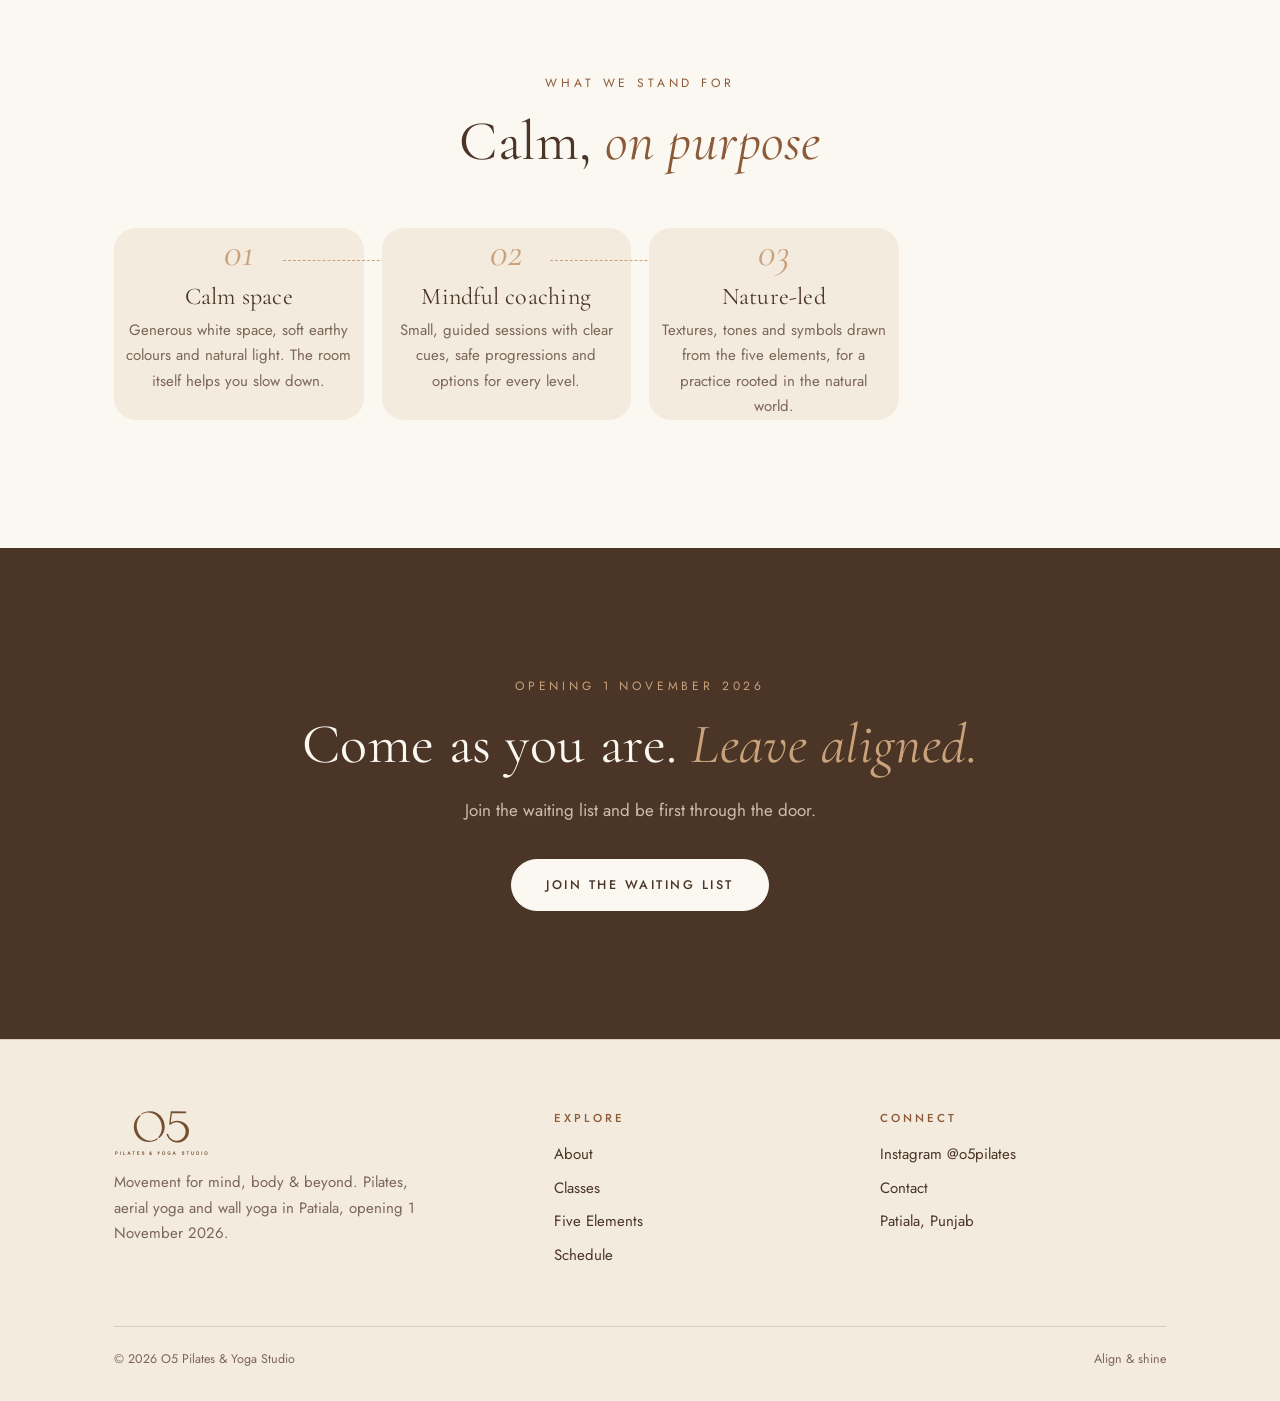
==== commit 2d1c6546: "Switch whole site to the Calm Sand design chosen by the client and add home page content Restores th" ====
--- a/about.html
+++ b/about.html
@@ -9,7 +9,7 @@
 <link rel="icon" href="img/favicon.png">
 <link rel="preconnect" href="https://fonts.googleapis.com">
 <link rel="preconnect" href="https://fonts.gstatic.com" crossorigin>
-<link href="https://fonts.googleapis.com/css2?family=Fraunces:ital,opsz,wght,SOFT@0,9..144,300..600,100;1,9..144,300..600,100&family=Jost:wght@400;500;600&display=swap" rel="stylesheet">
+<link href="https://fonts.googleapis.com/css2?family=Cormorant+Garamond:ital,wght@0,400;0,500;1,400;1,500&family=Jost:wght@400;500&display=swap" rel="stylesheet">
 <link rel="stylesheet" href="css/style.css">
 </head>
 <body>
@@ -49,7 +49,7 @@
 </div></section>
 <section class="band"><div class="wrap rv">
   <span class="eyebrow">Opening 1 November 2026</span>
-  <h2>Come as you are. <em>Leave glowing.</em></h2>
+  <h2>Come as you are. <em>Leave aligned.</em></h2>
   <p>Join the waiting list and be first through the door.</p>
   <a class="btn" href="index.html#waitlist">Join the waiting list</a>
 </div></section>
--- a/css/style.css
+++ b/css/style.css
@@ -8,12 +8,7 @@
   --bark: #4a3526;
   --muted: #7a6657;
   --line: rgba(139, 90, 56, .22);
-  --serif: "Fraunces", Georgia, serif;
-  --peach: #f3b896;
-  --butter: #f7e0a9;
-  --sage: #c8d4b4;
-  --blush: #f6d5c8;
-  --pop: #d9744a;
+  --serif: "Cormorant Garamond", Georgia, serif;
   --sans: "Jost", system-ui, sans-serif;
   --pad: clamp(20px, 5vw, 72px);
   --max: 1180px;
@@ -207,109 +202,30 @@
   .els { grid-template-columns: 1fr; }
 }
 
-
-/* ===== playful layer ===== */
-h1, h2, h3 { font-weight: 400; letter-spacing: -.02em; font-variation-settings: "SOFT" 100, "opsz" 96; }
-h1 { font-size: clamp(46px, 7.4vw, 92px); line-height: 1; }
-h2 { font-size: clamp(34px, 4.8vw, 58px); }
-em { font-style: italic; color: var(--pop); }
-.eyebrow { display: inline-block; background: var(--butter); color: var(--bark); padding: 7px 16px; border-radius: 100px; letter-spacing: .22em; font-weight: 500; font-size: 11px; }
-.center .eyebrow, .page-hero .eyebrow { margin-bottom: 20px; }
-.hero { background: radial-gradient(60% 50% at 85% 10%, var(--blush), transparent 70%), radial-gradient(50% 45% at 0% 100%, var(--butter), transparent 70%), var(--cream); }
-.page-hero { background: radial-gradient(45% 80% at 90% 0%, var(--blush), transparent 70%), radial-gradient(40% 70% at 5% 100%, var(--butter), transparent 70%), var(--cream); }
-
-.btn { background: var(--pop); border-color: var(--pop); box-shadow: 0 8px 0 -2px rgba(139, 90, 56, .35); transition: transform .25s cubic-bezier(.3, 1.6, .5, 1), box-shadow .25s, background .25s; }
-.btn::after { content: " \2192"; display: inline-block; transition: transform .25s; }
-.btn:hover { background: var(--copper); border-color: var(--copper); transform: translateY(-3px) rotate(-1.5deg); box-shadow: 0 12px 0 -4px rgba(74, 53, 38, .3); }
-.btn:hover::after { transform: translateX(4px); }
-.btn:active { transform: translateY(2px); box-shadow: 0 2px 0 0 rgba(74, 53, 38, .3); }
-.btn.ghost { background: transparent; color: var(--pop); box-shadow: none; }
-.btn.ghost:hover { background: var(--pop); color: var(--ivory); }
-.nav .btn { box-shadow: none; }
-.nav ul a:hover, .nav ul a.on { border-color: var(--pop); color: var(--pop); }
-
-/* hero extras */
-.hero-art { overflow: visible; }
-.arch { box-shadow: 0 30px 60px -30px rgba(74, 53, 38, .45), 0 0 0 8px var(--ivory); transform: rotate(2deg); }
-.hero-art::before { border-color: var(--peach); border-width: 2px; }
-.sticker { position: absolute; z-index: 3; top: -26px; right: -26px; width: 118px; height: 118px; border-radius: 50%; background: var(--butter); display: grid; place-items: center; box-shadow: 0 10px 24px -10px rgba(74, 53, 38, .4); }
-.sticker svg { position: absolute; inset: 0; animation: spin 16s linear infinite; }
-.sticker text { font: 600 8.6px var(--sans); letter-spacing: .12em; fill: var(--bark); }
-.sticker b { font: 400 30px var(--serif); color: var(--pop); }
-.bub { position: absolute; z-index: 3; width: 68px; height: 68px; border-radius: 50%; display: grid; place-items: center; box-shadow: 0 12px 24px -12px rgba(74, 53, 38, .5); animation: bob 5s ease-in-out infinite; }
-.bub svg { width: 34px; height: 34px; color: var(--bark); }
-.b1 { background: var(--sage); left: -34px; top: 14%; }
-.b2 { background: var(--peach); left: -14px; bottom: 22%; animation-delay: -1.6s; width: 58px; height: 58px; }
-.b3 { background: var(--blush); right: -22px; bottom: 10%; animation-delay: -3s; }
-@keyframes spin { to { transform: rotate(360deg); } }
-@keyframes bob { 50% { transform: translateY(-14px) rotate(6deg); } }
-
-.countdown div { background: var(--ivory); border-radius: 18px; padding: 12px 8px; box-shadow: 0 8px 18px -12px rgba(74, 53, 38, .45); }
-.countdown div:nth-child(odd) { transform: rotate(-3deg); } .countdown div:nth-child(even) { transform: rotate(2.5deg); }
-.countdown b { color: var(--pop); }
-.wait { border: 2px solid var(--bark); box-shadow: 8px 8px 0 var(--peach); transform: rotate(-.6deg); }
-.wait input:focus, .wait select:focus { border-color: var(--pop); }
-
-/* marquee chips */
-.strip { background: var(--bark); padding: 16px 0; transform: rotate(-1.2deg); margin: 18px -12px; }
-.strip div { animation-duration: 30s; }
-.chip { display: inline-block; font: 500 14px var(--sans); letter-spacing: .12em; text-transform: uppercase; padding: 10px 22px; border-radius: 100px; margin: 0 8px; color: var(--bark); font-style: normal; }
-.c1 { background: var(--butter); } .c2 { background: var(--peach); } .c3 { background: var(--sage); } .c4 { background: var(--blush); } .c5 { background: var(--ivory); }
-
-/* cards */
-.cards { gap: 22px; border: 0; background: none; overflow: visible; }
-.card { border: 0; border-radius: 28px; overflow: hidden; transition: transform .35s cubic-bezier(.3, 1.6, .5, 1); }
-.card:hover { transform: translateY(-10px) rotate(-1.5deg); }
-.card:nth-child(2):hover { transform: translateY(-10px) rotate(1.5deg); }
-.k1 { background: var(--butter); } .k2 { background: var(--blush); } .k3 { background: var(--sage); }
-.card .ico { background: var(--ivory); border-radius: 50%; padding: 14px; width: 78px; height: 78px; color: var(--bark); }
-.card p { color: var(--bark); opacity: .8; }
-.card a { background: var(--bark); }
-.card a:hover { background: var(--pop); }
-
-/* elements */
-.el { border: 0; transition: transform .35s cubic-bezier(.3, 1.6, .5, 1); }
-.el:nth-child(1) { background: var(--sage); } .el:nth-child(2) { background: var(--butter); } .el:nth-child(3) { background: var(--peach); } .el:nth-child(4) { background: var(--blush); } .el:nth-child(5) { background: var(--sand); }
-.el:hover { transform: translateY(-10px) rotate(-3deg); filter: saturate(1.15); }
-.el svg, .el h3 { color: var(--bark); } .el p, .el small { color: var(--bark); opacity: .75; }
-.el-full svg { background: var(--butter); border-radius: 50%; padding: 18px; color: var(--bark); }
-.el-full:nth-child(2) svg { background: var(--sage); } .el-full:nth-child(3) svg { background: var(--peach); } .el-full:nth-child(4) svg { background: var(--blush); } .el-full:nth-child(5) svg { background: var(--sand); }
-
-/* gallery polaroids */
-.gallery { gap: 22px; }
-.gallery img { border: 8px solid var(--ivory); box-shadow: 0 16px 30px -16px rgba(74, 53, 38, .5); border-radius: 14px; transition: transform .4s cubic-bezier(.3, 1.6, .5, 1); }
-.gallery img:nth-child(1) { transform: rotate(-1.8deg); } .gallery img:nth-child(2) { transform: rotate(2.4deg); } .gallery img:nth-child(3) { transform: rotate(-2.2deg); } .gallery img:nth-child(4) { transform: rotate(1.6deg); }
-.gallery img:hover { transform: rotate(0) scale(1.03); }
-.media .arch { transform: rotate(-1.5deg); }
-.media.wide .arch { transform: rotate(1deg); }
-
-.step { transition: transform .3s; } .step:hover { transform: translateY(-6px) rotate(-1deg); }
-.step:nth-child(1) { background: var(--butter); } .step:nth-child(2) { background: var(--blush); } .step:nth-child(3) { background: var(--sage); }
-.step::before { color: var(--pop); }
-.fact { border-color: var(--pop); } .fact b { color: var(--pop); }
-.pill { background: var(--butter); color: var(--bark); }
-
-/* band */
-.band { background: var(--pop); color: var(--ivory); position: relative; overflow: hidden; }
-.band h2 { color: var(--ivory); } .band em { color: var(--butter); }
-.band .eyebrow { background: var(--butter); color: var(--bark); }
-.band p { color: var(--ivory); opacity: .95; }
-.band .btn { background: var(--butter); color: var(--bark); border-color: var(--butter); box-shadow: 0 8px 0 -2px rgba(74, 53, 38, .35); }
-.band .btn:hover { background: var(--ivory); border-color: var(--ivory); }
-.band::before, .band::after { content: ""; position: absolute; border-radius: 50%; opacity: .55; }
-.band::before { width: 220px; height: 220px; background: var(--peach); left: -60px; top: -70px; }
-.band::after { width: 160px; height: 160px; background: var(--butter); right: -40px; bottom: -50px; }
-.band .wrap { position: relative; z-index: 1; }
-
-footer { background: var(--butter); }
-summary::after { color: var(--pop); }
-
-/* confetti */
-.confetti { position: fixed; top: -20px; width: 10px; height: 14px; z-index: 99; pointer-events: none; border-radius: 3px; animation: fall 1.8s cubic-bezier(.2, .6, .4, 1) forwards; }
-@keyframes fall { to { transform: translate(var(--dx), 110vh) rotate(var(--r)); opacity: .9; } }
-
-@media (prefers-reduced-motion: reduce) { .sticker svg, .bub, .confetti { animation: none; } .arch, .wait, .strip, .gallery img, .countdown div { transform: none !important; } }
-@media (max-width: 960px) { .strip { margin: 18px 0; } .sticker { right: -8px; top: -20px; width: 96px; height: 96px; } .b1 { left: -10px; } .b3 { right: -6px; } }
-@media (max-width: 520px) { .countdown { gap: 10px; } .countdown div { min-width: 0; flex: 1; } .countdown b { font-size: 30px; } }
-
-html, body { overflow-x: clip; }
+/* home page extras: benefits, who it's for, steps, FAQ */
+.benefits { display: grid; grid-template-columns: repeat(3, 1fr); gap: 18px; }
+.ben { background: var(--ivory); border: 1px solid var(--line); border-radius: 22px; padding: 32px 28px 30px; transition: .3s; }
+.ben:hover { transform: translateY(-6px); box-shadow: 0 24px 40px -28px rgba(74, 53, 38, .5); }
+.ben b { font: italic 400 22px var(--serif); color: var(--clay); display: block; margin-bottom: 14px; }
+.ben h3 { font-size: 26px; margin-bottom: 10px; }
+.ben p { font-size: 15.5px; color: var(--muted); }
+.ticks { list-style: none; padding: 0; margin: 0 0 22px; }
+.ticks li { position: relative; padding: 11px 0 11px 34px; border-bottom: 1px solid var(--line); color: var(--bark); }
+.ticks li::before { content: ""; position: absolute; left: 4px; top: 21px; width: 12px; height: 12px; border: 1.5px solid var(--copper); border-radius: 50%; }
+.ticks li::after { content: ""; position: absolute; left: 8px; top: 25px; width: 4px; height: 4px; background: var(--copper); border-radius: 50%; }
+.steps { display: grid; grid-template-columns: repeat(4, 1fr); gap: 18px; counter-reset: s; }
+.step { text-align: center; padding: 0 12px; position: relative; }
+.step i { display: grid; place-items: center; width: 64px; height: 64px; margin: 0 auto 20px; border-radius: 50%; border: 1px solid var(--copper); font: italic 400 28px var(--serif); color: var(--copper); background: var(--ivory); }
+.step:not(:last-child)::after { content: ""; position: absolute; top: 32px; left: calc(50% + 44px); width: calc(100% - 88px); border-top: 1px dashed var(--clay); }
+.step h3 { font-size: 24px; margin-bottom: 8px; } .step p { font-size: 15px; color: var(--muted); }
+.faqwrap { max-width: 860px; }
+.faq details { border-top: 1px solid var(--line); padding: 4px 0; }
+.faq details:last-child { border-bottom: 1px solid var(--line); }
+.faq summary { list-style: none; cursor: pointer; font: 400 25px/1.3 var(--serif); padding: 20px 44px 20px 0; position: relative; }
+.faq summary::-webkit-details-marker { display: none; }
+.faq summary::after { content: "+"; position: absolute; right: 6px; top: 50%; transform: translateY(-50%); font: 300 30px var(--sans); color: var(--copper); transition: .3s; }
+.faq details[open] summary::after { transform: translateY(-50%) rotate(45deg); }
+.faq details p { color: var(--muted); padding: 0 44px 22px 0; max-width: 680px; }
+.faq details p a { color: var(--copper); border-bottom: 1px solid var(--clay); }
+@media (max-width: 900px) { .benefits { grid-template-columns: 1fr 1fr; } .steps { grid-template-columns: 1fr 1fr; row-gap: 36px; } .step::after { display: none; } }
+@media (max-width: 560px) { .benefits, .steps { grid-template-columns: 1fr; } .faq summary { font-size: 22px; } }
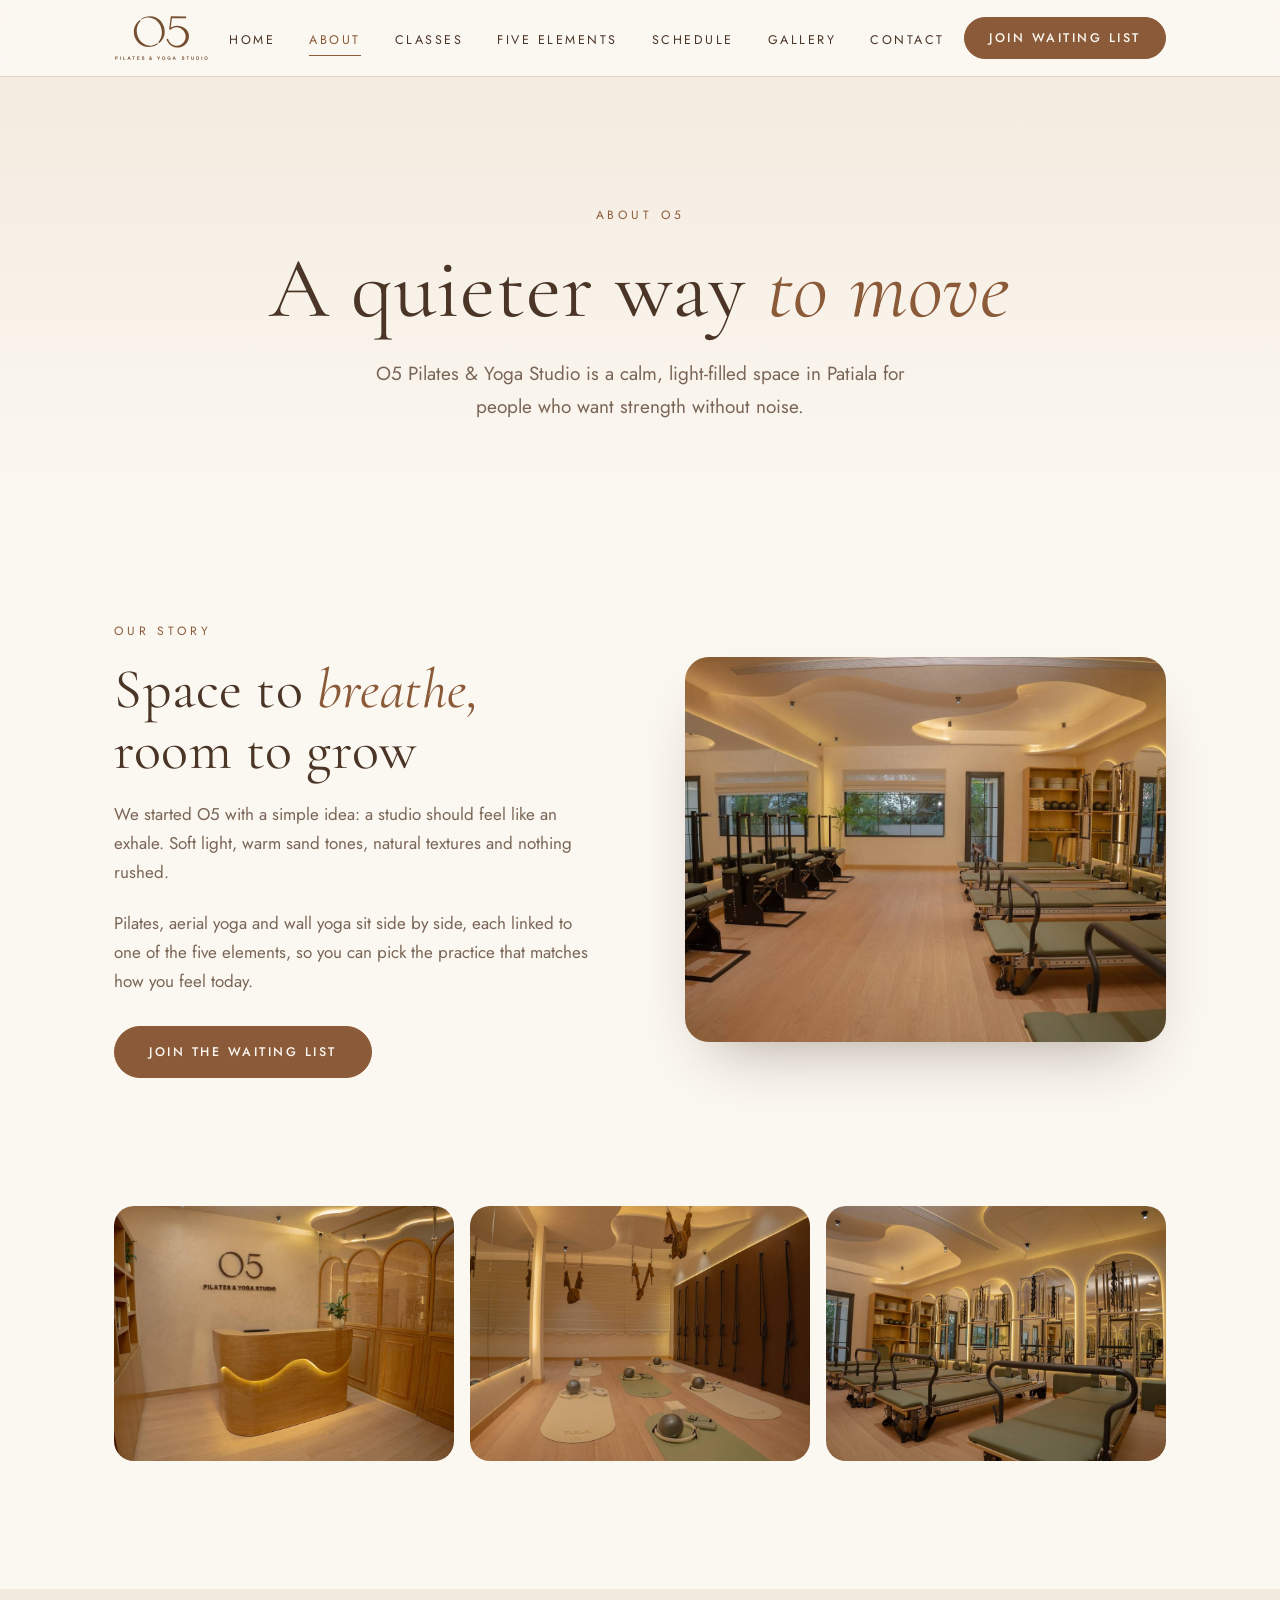
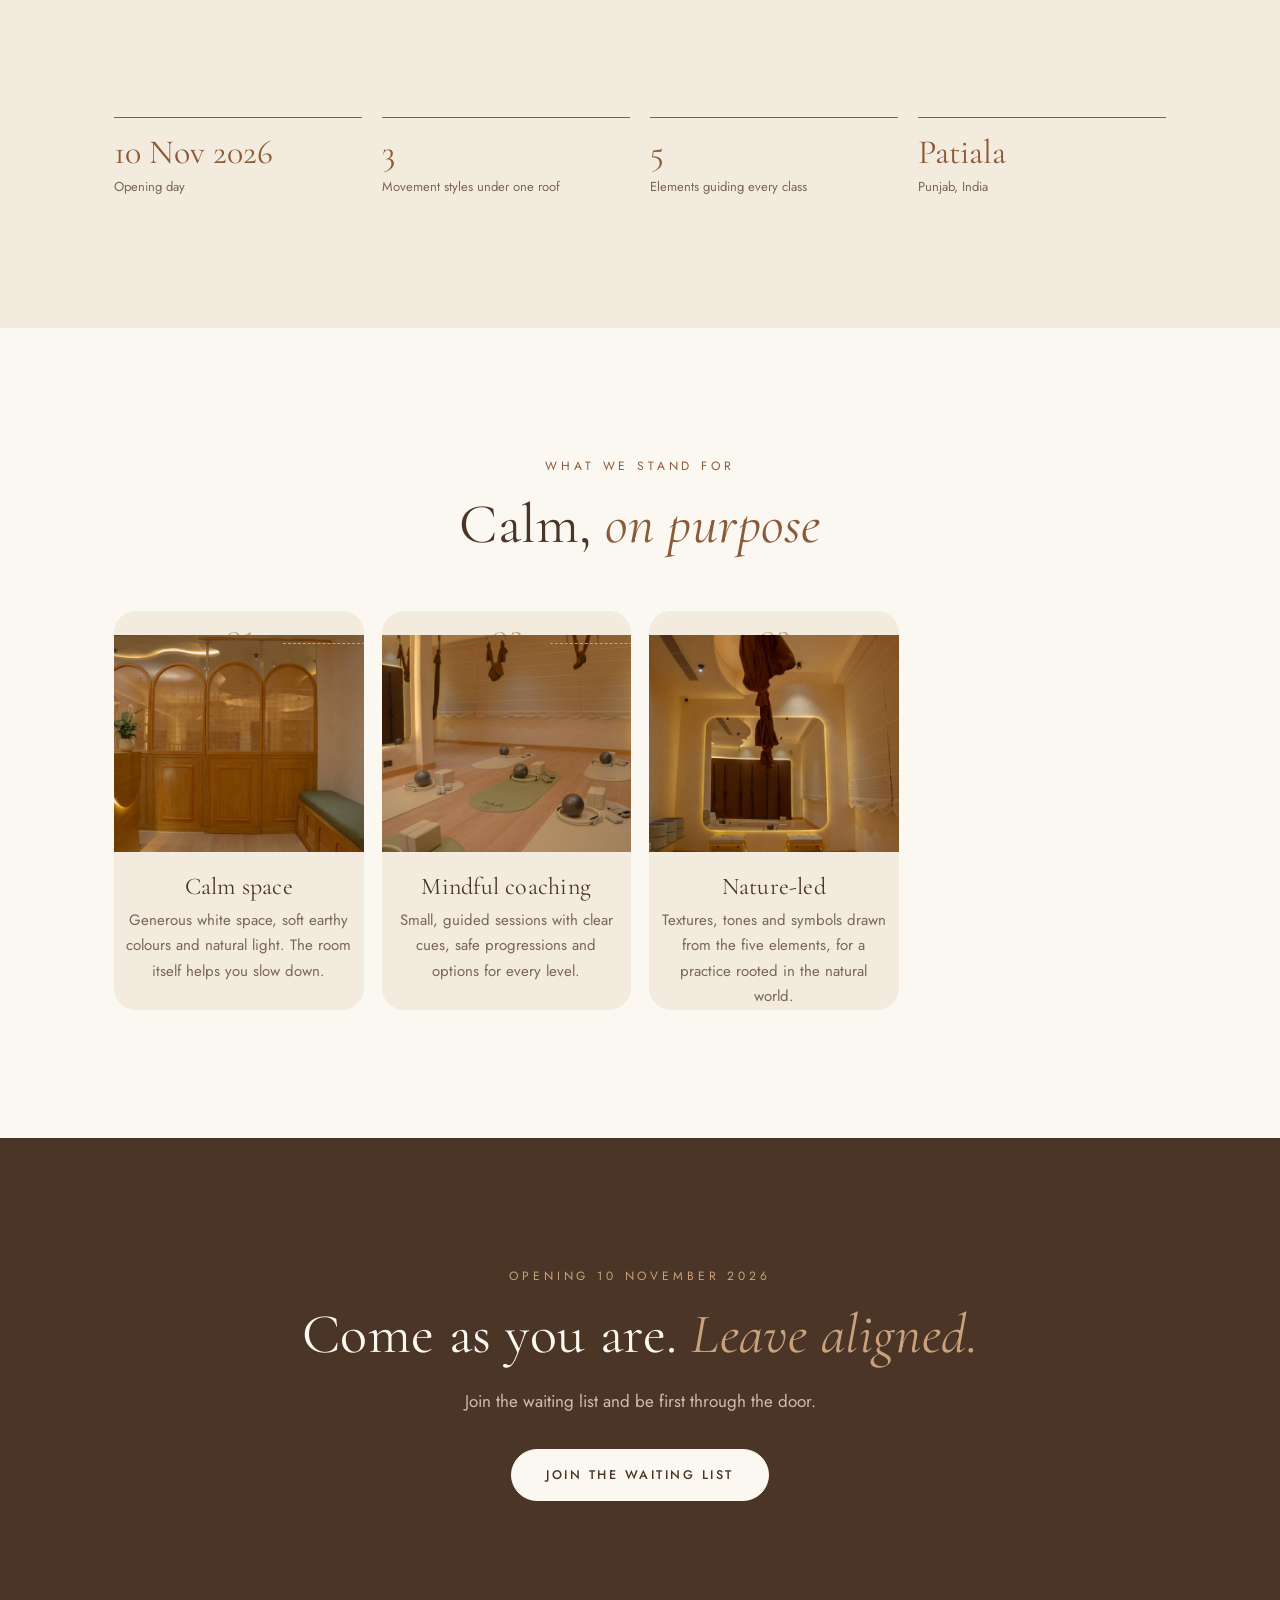
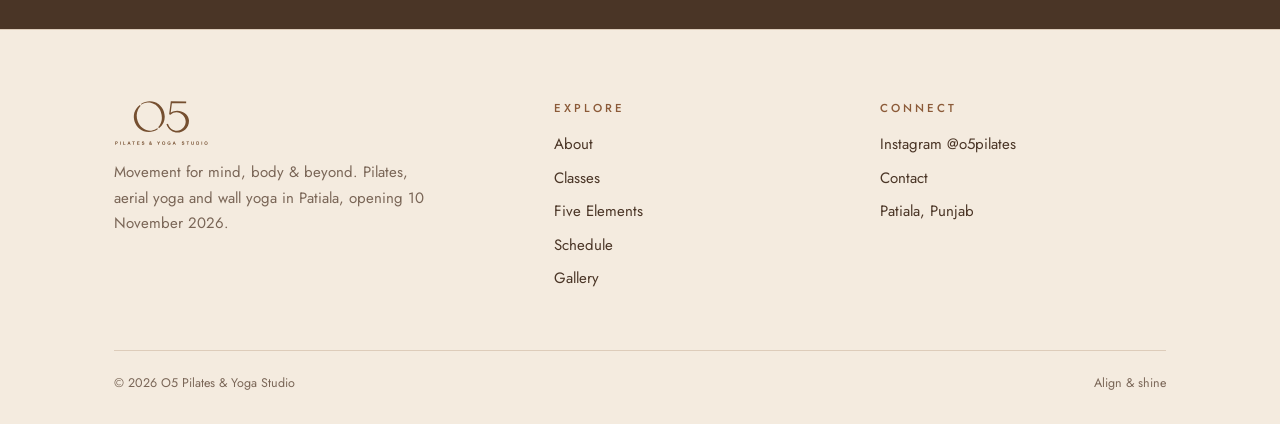
==== commit 6ed956b7: "O5 Pilates: opening date 10 Nov, restore stock photos in 'Why move with us' and element images, add " ====
--- a/about.html
+++ b/about.html
@@ -15,7 +15,7 @@
 <body>
 <header class="site-header"><div class="wrap nav">
   <a class="brand" href="index.html" aria-label="O5 Pilates &amp; Yoga Studio"><img src="img/logo.svg" alt="O5 Pilates &amp; Yoga Studio"></a>
-  <ul><li><a href="index.html">Home</a></li><li><a href="about.html" class=on>About</a></li><li><a href="classes.html">Classes</a></li><li><a href="elements.html">Five Elements</a></li><li><a href="schedule.html">Schedule</a></li><li><a href="contact.html">Contact</a></li></ul>
+  <ul><li><a href="index.html">Home</a></li><li><a href="about.html" class=on>About</a></li><li><a href="classes.html">Classes</a></li><li><a href="elements.html">Five Elements</a></li><li><a href="schedule.html">Schedule</a></li><li><a href="gallery.html">Gallery</a></li><li><a href="contact.html">Contact</a></li></ul>
   <a class="btn" href="index.html#waitlist">Join waiting list</a>
   <button class="burger" aria-label="Menu" aria-expanded="false"><span></span><span></span></button>
 </div></header>
@@ -30,9 +30,10 @@
   <div class="media wide rv"><div class="arch"><img src="img/studio-wide.jpg" alt="Reformers lined up in front of arched mirrors at O5" loading="lazy"></div></div>
 </div></section>
 
+<section style="padding-top:0"><div class="wrap"><div class="gallery3 rv"><img src="img/gal-reception-wide.jpg" alt="O5 reception" loading="lazy"><img src="img/gal-aerial-room.jpg" alt="Aerial room" loading="lazy"><img src="img/gal-chairs.jpg" alt="Pilates room" loading="lazy"></div></div></section>
 <section style="background:var(--cream)"><div class="wrap">
   <div class="facts rv">
-    <div class="fact"><b>1 Nov 2026</b><span>Opening day</span></div>
+    <div class="fact"><b>10 Nov 2026</b><span>Opening day</span></div>
     <div class="fact"><b>3</b><span>Movement styles under one roof</span></div>
     <div class="fact"><b>5</b><span>Elements guiding every class</span></div>
     <div class="fact"><b>Patiala</b><span>Punjab, India</span></div>
@@ -42,13 +43,13 @@
 <section><div class="wrap">
   <div class="head center rv"><span class="eyebrow">What we stand for</span><h2>Calm, <em>on purpose</em></h2></div>
   <div class="steps rv">
-    <div class="step"><h3>Calm space</h3><p>Generous white space, soft earthy colours and natural light. The room itself helps you slow down.</p></div>
-    <div class="step"><h3>Mindful coaching</h3><p>Small, guided sessions with clear cues, safe progressions and options for every level.</p></div>
-    <div class="step"><h3>Nature-led</h3><p>Textures, tones and symbols drawn from the five elements, for a practice rooted in the natural world.</p></div>
+    <div class="step"><div class="simg"><img src="img/gal-door.jpg" alt="" loading="lazy"></div><h3>Calm space</h3><p>Generous white space, soft earthy colours and natural light. The room itself helps you slow down.</p></div>
+    <div class="step"><div class="simg"><img src="img/gal-mats.jpg" alt="" loading="lazy"></div><h3>Mindful coaching</h3><p>Small, guided sessions with clear cues, safe progressions and options for every level.</p></div>
+    <div class="step"><div class="simg"><img src="img/gal-hammock.jpg" alt="" loading="lazy"></div><h3>Nature-led</h3><p>Textures, tones and symbols drawn from the five elements, for a practice rooted in the natural world.</p></div>
   </div>
 </div></section>
 <section class="band"><div class="wrap rv">
-  <span class="eyebrow">Opening 1 November 2026</span>
+  <span class="eyebrow">Opening 10 November 2026</span>
   <h2>Come as you are. <em>Leave aligned.</em></h2>
   <p>Join the waiting list and be first through the door.</p>
   <a class="btn" href="index.html#waitlist">Join the waiting list</a>
@@ -57,9 +58,9 @@
 <footer><div class="wrap">
   <div class="foot">
     <div><a class="brand" style="align-items:flex-start;text-align:left" href="index.html"><img src="img/logo.svg" alt="O5 Pilates &amp; Yoga Studio"></a>
-      <p>Movement for mind, body &amp; beyond. Pilates, aerial yoga and wall yoga in Patiala, opening 1 November 2026.</p></div>
+      <p>Movement for mind, body &amp; beyond. Pilates, aerial yoga and wall yoga in Patiala, opening 10 November 2026.</p></div>
     <div><h4>Explore</h4><ul>
-      <li><a href="about.html">About</a></li><li><a href="classes.html">Classes</a></li><li><a href="elements.html">Five Elements</a></li><li><a href="schedule.html">Schedule</a></li></ul></div>
+      <li><a href="about.html">About</a></li><li><a href="classes.html">Classes</a></li><li><a href="elements.html">Five Elements</a></li><li><a href="schedule.html">Schedule</a></li><li><a href="gallery.html">Gallery</a></li></ul></div>
     <div><h4>Connect</h4><ul>
       <li><a href="https://www.instagram.com/o5pilates" target="_blank" rel="noopener">Instagram @o5pilates</a></li>
       <li><a href="contact.html">Contact</a></li><li>Patiala, Punjab</li></ul></div>
--- a/css/style.css
+++ b/css/style.css
@@ -229,3 +229,65 @@
 .faq details p a { color: var(--copper); border-bottom: 1px solid var(--clay); }
 @media (max-width: 900px) { .benefits { grid-template-columns: 1fr 1fr; } .steps { grid-template-columns: 1fr 1fr; row-gap: 36px; } .step::after { display: none; } }
 @media (max-width: 560px) { .benefits, .steps { grid-template-columns: 1fr; } .faq summary { font-size: 22px; } }
+
+/* card photos */
+.card .cimg { margin: -48px -34px 26px; aspect-ratio: 4 / 3; overflow: hidden; }
+.card .cimg img { width: 100%; height: 100%; object-fit: cover; transition: transform .7s ease; }
+.card:hover .cimg img { transform: scale(1.06); }
+.card .ico { width: 52px; height: 52px; margin-bottom: 16px; }
+.ben { overflow: hidden; }
+.ben .bimg { margin: -32px -28px 24px; aspect-ratio: 16 / 10; overflow: hidden; }
+.ben .bimg img { width: 100%; height: 100%; object-fit: cover; transition: transform .7s ease; }
+.ben:hover .bimg img { transform: scale(1.06); }
+
+/* element photos */
+.el { overflow: hidden; }
+.el .eimg { margin: -38px -14px 20px; aspect-ratio: 1 / 1; overflow: hidden; border-radius: 999px 999px 0 0; }
+.el .eimg img { width: 100%; height: 100%; object-fit: cover; transition: transform .7s ease; }
+.el:hover .eimg img { transform: scale(1.07); }
+.el svg { width: 40px; height: 40px; margin-bottom: 10px; }
+.el-full { grid-template-columns: 120px 1fr 240px; align-items: center; }
+.el-pic { aspect-ratio: 1 / 1; border-radius: 999px 999px 18px 18px; overflow: hidden; background: var(--sand); box-shadow: 0 24px 40px -28px rgba(74, 53, 38, .5); }
+.el-pic img { width: 100%; height: 100%; object-fit: cover; }
+@media (max-width: 900px) { .el-full { grid-template-columns: 1fr; } .el-pic { max-width: 280px; } }
+
+/* sub pages */
+.crumbs { font-size: 12px; letter-spacing: .18em; text-transform: uppercase; color: var(--muted); margin-bottom: 22px; }
+.crumbs a { color: var(--copper); } .crumbs i { font-style: normal; margin: 0 6px; opacity: .5; }
+.pg-split { text-align: left; padding-bottom: clamp(60px, 8vw, 100px); }
+.pg-split .wrap { display: grid; grid-template-columns: 1.1fr .9fr; gap: clamp(32px, 6vw, 90px); align-items: center; }
+.pg-split .lead { margin: 20px 0 26px; }
+.pg-split .arch { max-width: 420px; margin-left: auto; }
+.chips { display: flex; flex-wrap: wrap; gap: 10px; margin-bottom: 28px; }
+.chip { font-size: 12px; letter-spacing: .2em; text-transform: uppercase; padding: 7px 16px; border: 1px solid var(--clay); border-radius: 100px; color: var(--copper); transition: .25s; }
+.chip:hover { background: var(--copper); color: var(--ivory); border-color: var(--copper); }
+.banner { border-radius: 24px; overflow: hidden; aspect-ratio: 21/8; box-shadow: 0 30px 60px -36px rgba(74, 53, 38, .5); }
+.banner img { width: 100%; height: 100%; object-fit: cover; }
+.gallery3 { display: grid; grid-template-columns: repeat(3, 1fr); gap: 16px; }
+.gallery3 img { width: 100%; aspect-ratio: 4/3; object-fit: cover; border-radius: 20px; }
+.masonry { columns: 3; column-gap: 16px; }
+.masonry .mz { display: block; margin-bottom: 16px; border-radius: 20px; overflow: hidden; break-inside: avoid; }
+.masonry img { width: 100%; height: auto; transition: transform .7s ease; }
+.masonry .mz:hover img { transform: scale(1.05); }
+.pn { display: grid; grid-template-columns: repeat(2, 1fr); gap: 18px; max-width: 860px; margin: 0 auto; }
+.pn.three { grid-template-columns: repeat(3, 1fr); max-width: none; }
+.pn a { position: relative; display: block; border-radius: 22px; overflow: hidden; aspect-ratio: 16/10; background: var(--sand); }
+.pn img { width: 100%; height: 100%; object-fit: cover; transition: transform .7s ease; }
+.pn a:hover img { transform: scale(1.06); }
+.pn span { position: absolute; left: 0; right: 0; bottom: 0; padding: 38px 22px 18px; background: linear-gradient(transparent, rgba(74, 53, 38, .8)); color: var(--ivory); font: 400 28px var(--serif); }
+.pn small { display: block; font: 400 11px var(--sans); letter-spacing: .24em; text-transform: uppercase; opacity: .8; }
+.step .simg { margin: -32px -32px 22px; aspect-ratio: 4/3; overflow: hidden; border-radius: 22px 22px 0 0; }
+.step .simg img { width: 100%; height: 100%; object-fit: cover; }
+.step { overflow: hidden; }
+a.el { display: block; color: inherit; }
+.el-pic { display: block; }
+.el-full h3 a:hover, .table a:hover { color: var(--copper); }
+.table a { border-bottom: 1px solid var(--clay); }
+@media (max-width: 960px) {
+  .pg-split .wrap { grid-template-columns: 1fr; }
+  .pg-split .arch { margin: 0 auto; max-width: 340px; }
+  .masonry { columns: 2; }
+  .pn.three { grid-template-columns: 1fr; }
+  .banner { aspect-ratio: 16/9; }
+}
+@media (max-width: 560px) { .gallery3 { grid-template-columns: 1fr; } .pn { grid-template-columns: 1fr; } .masonry { columns: 1; } }
